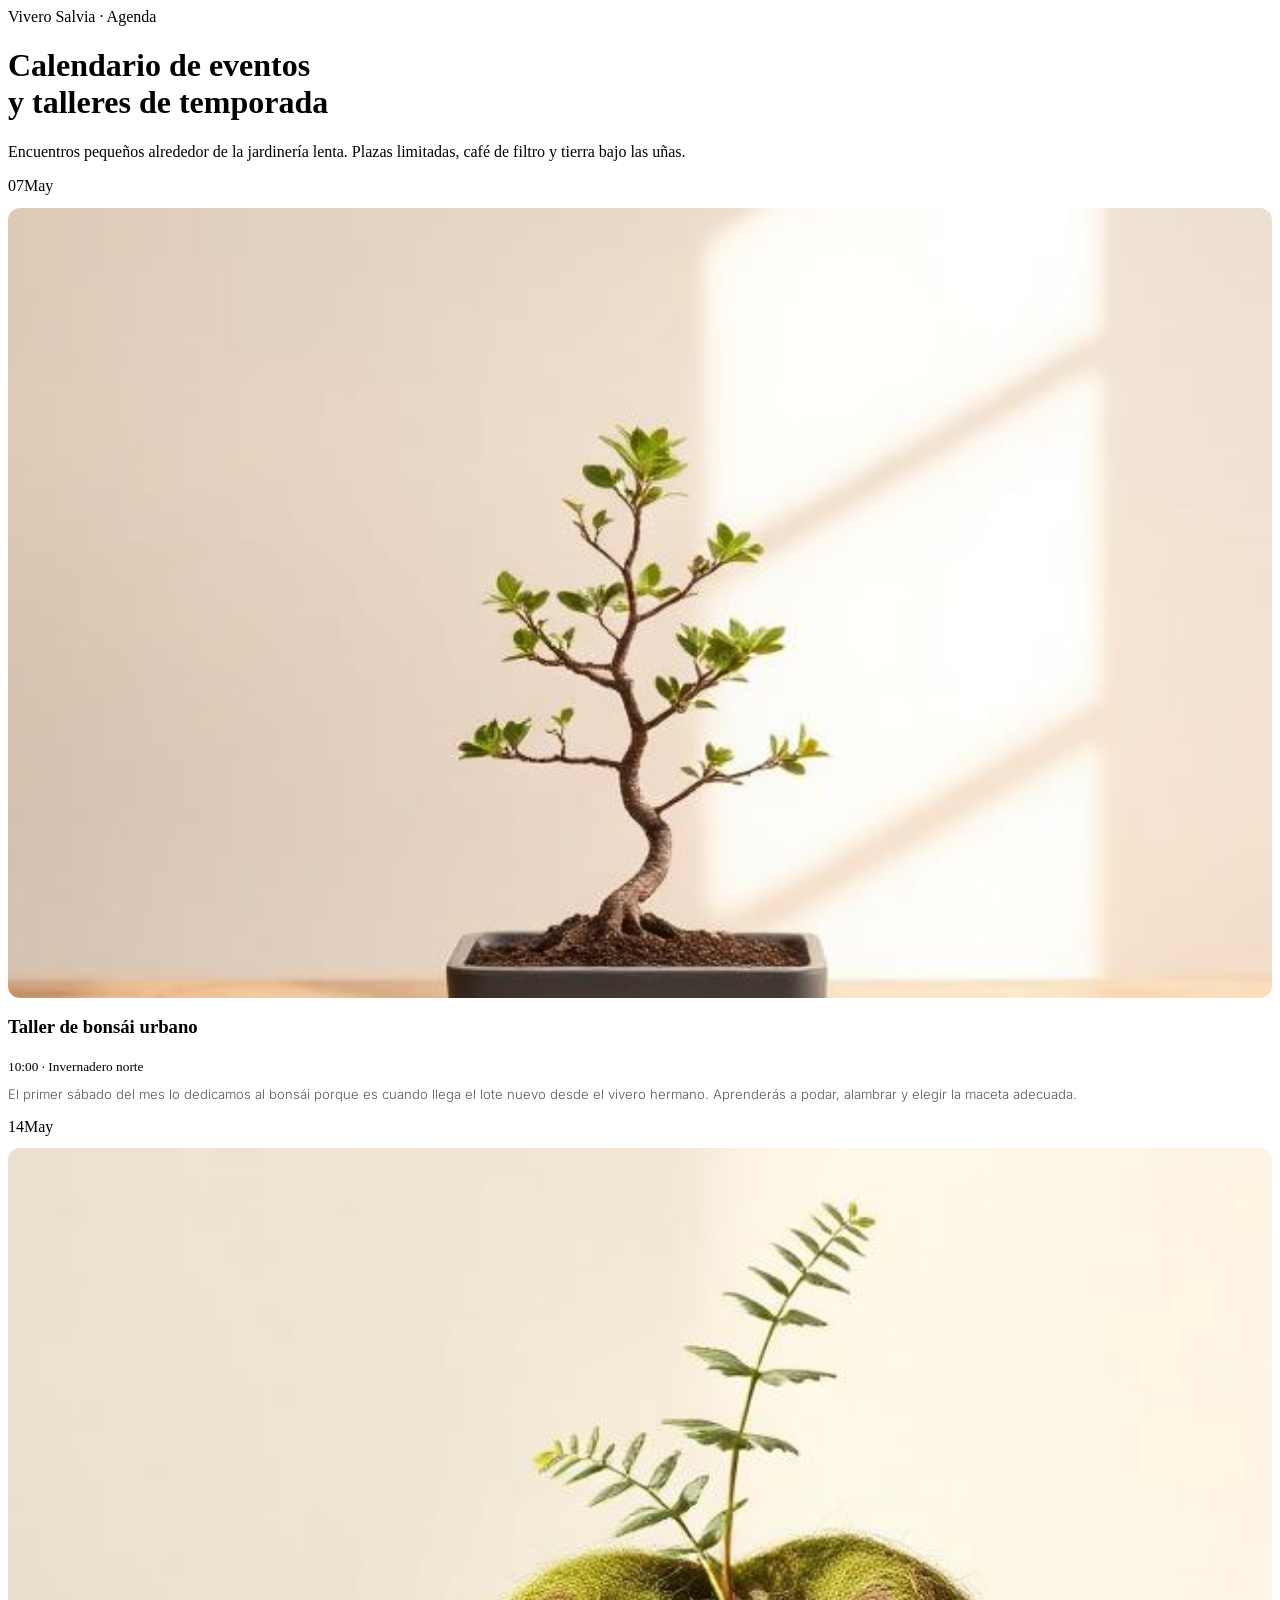
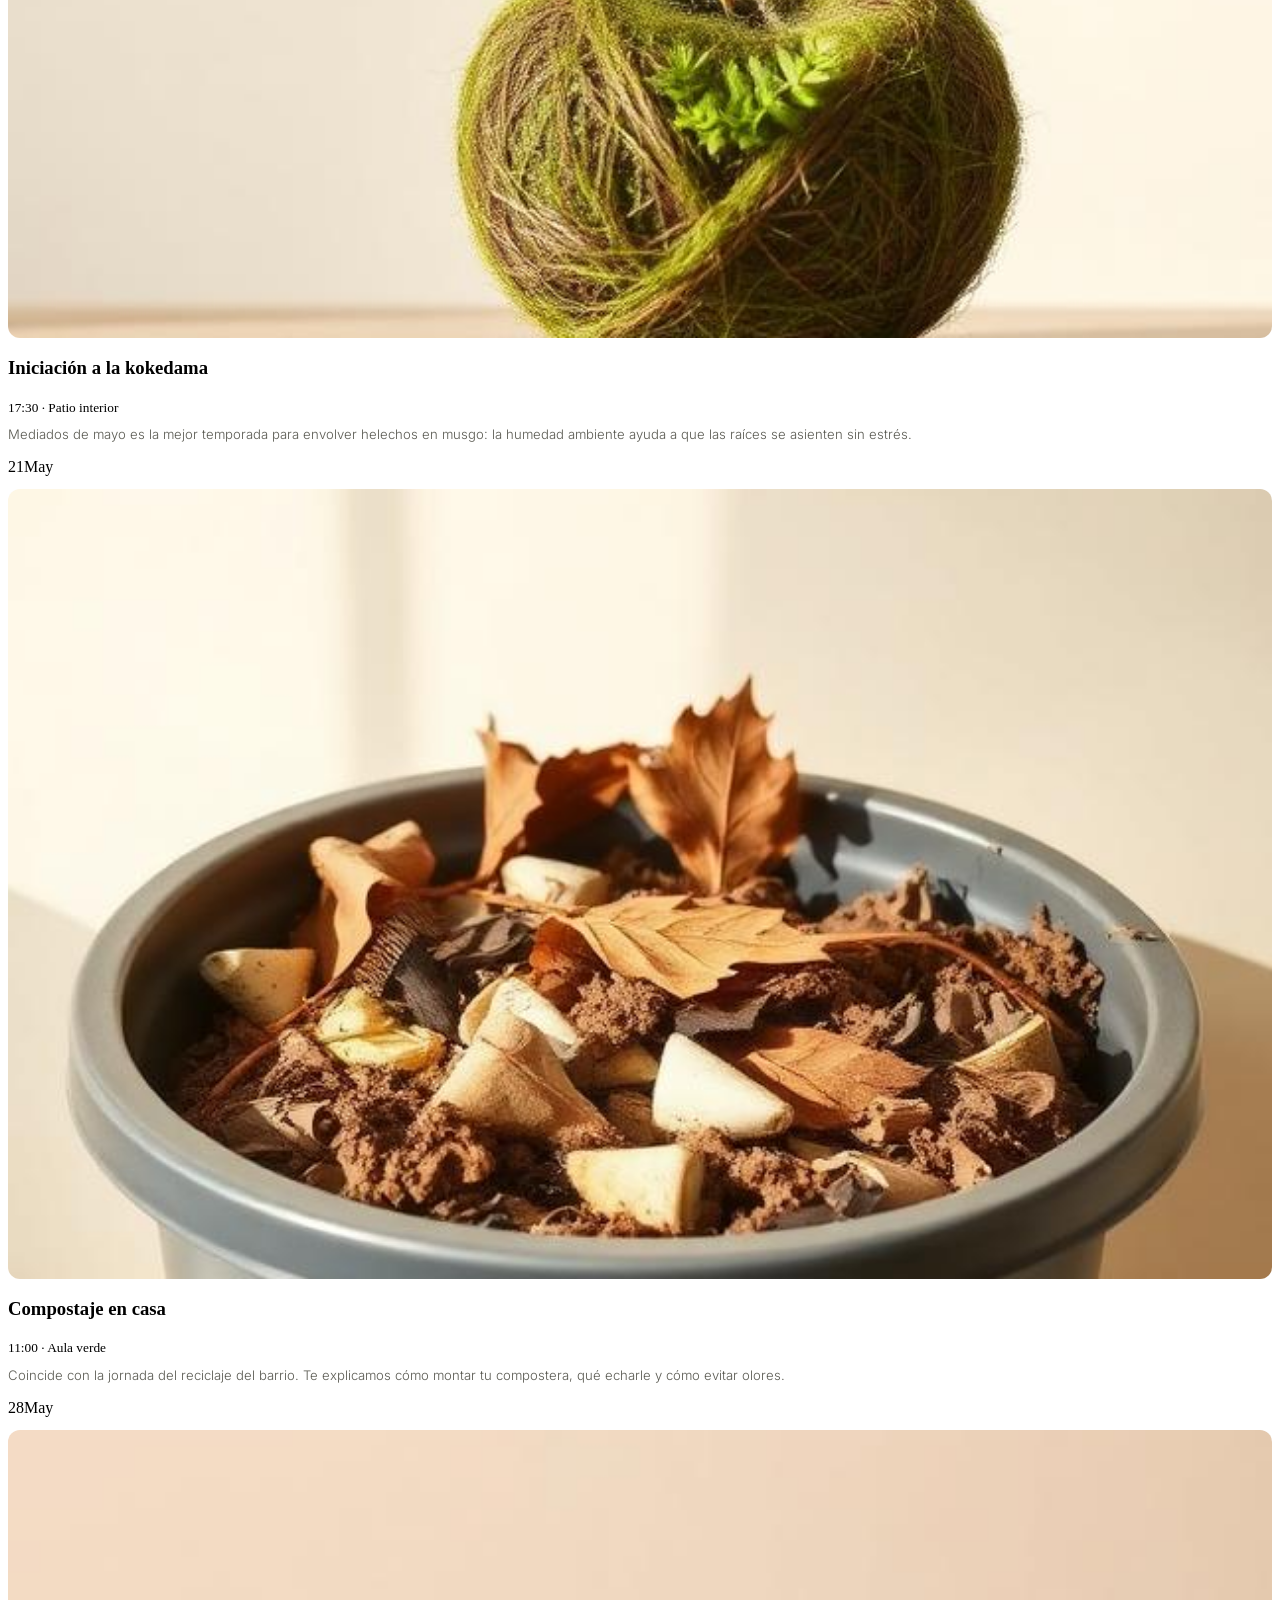
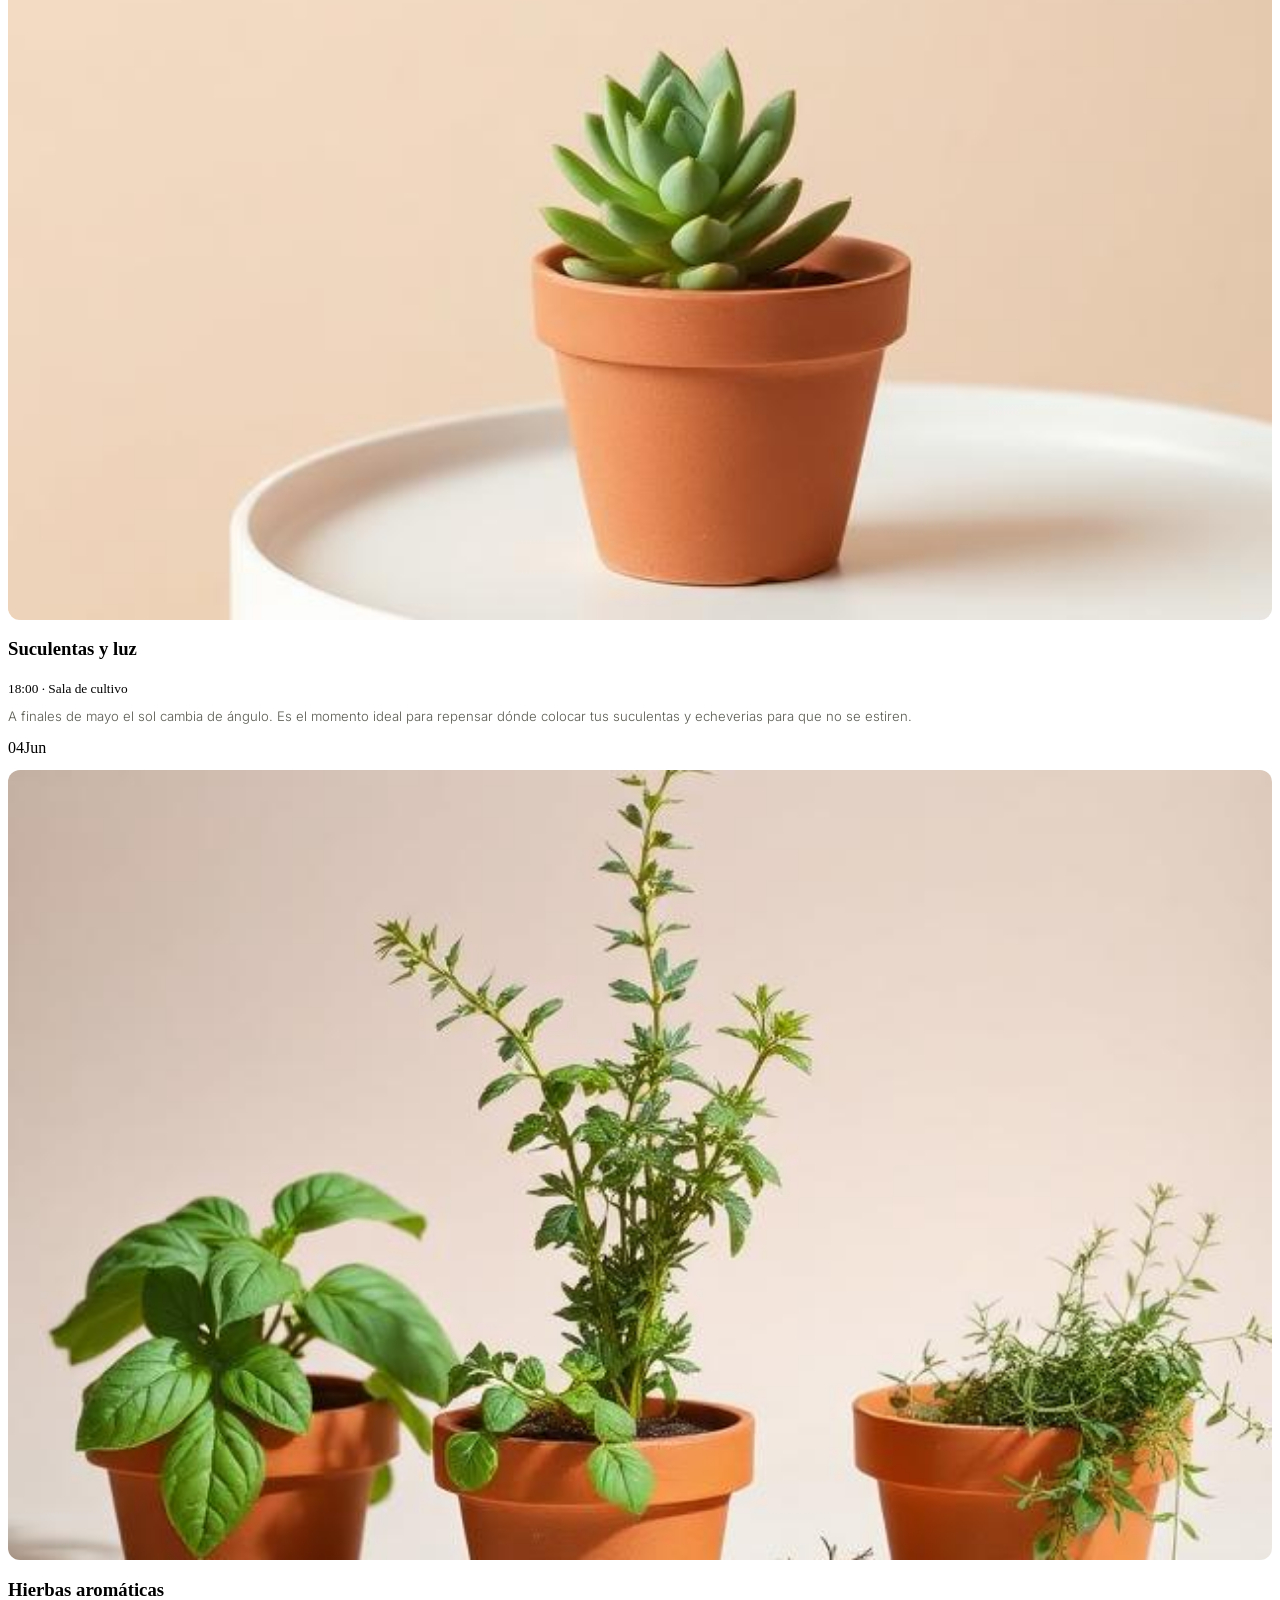
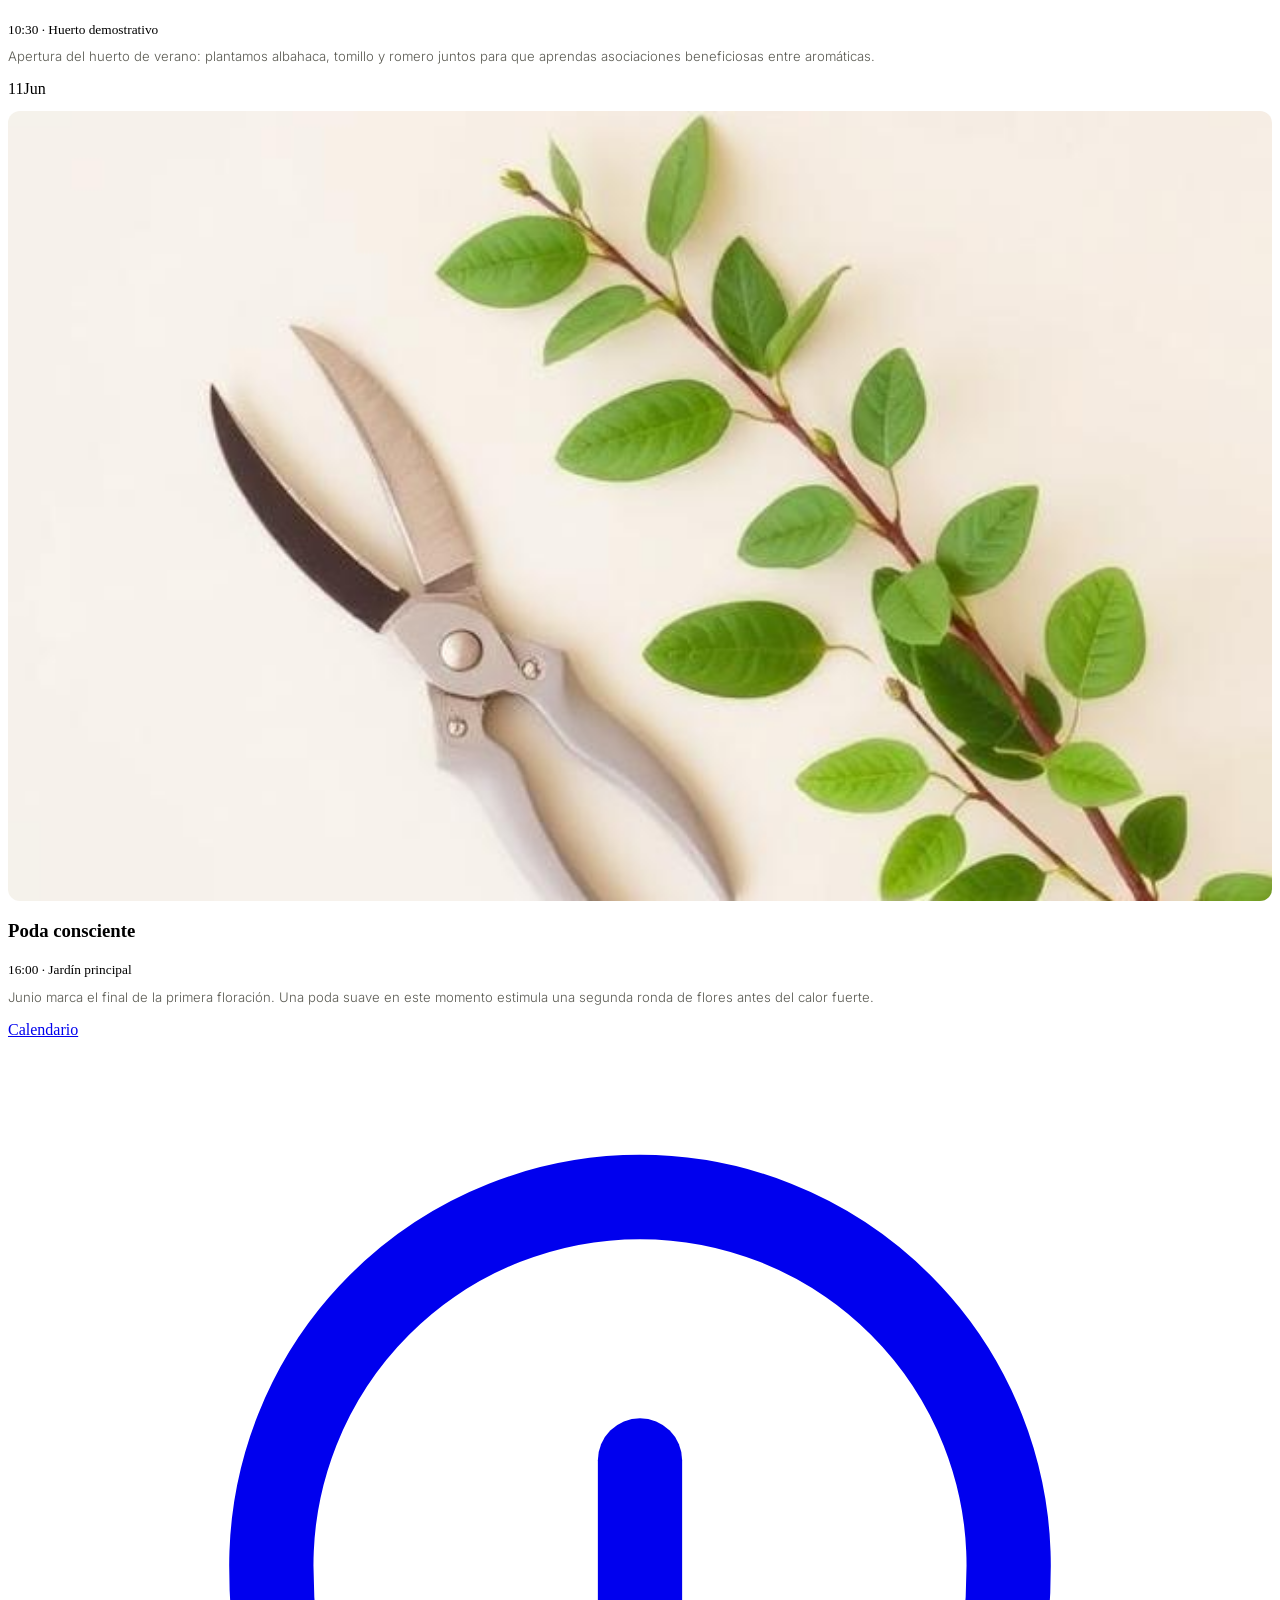
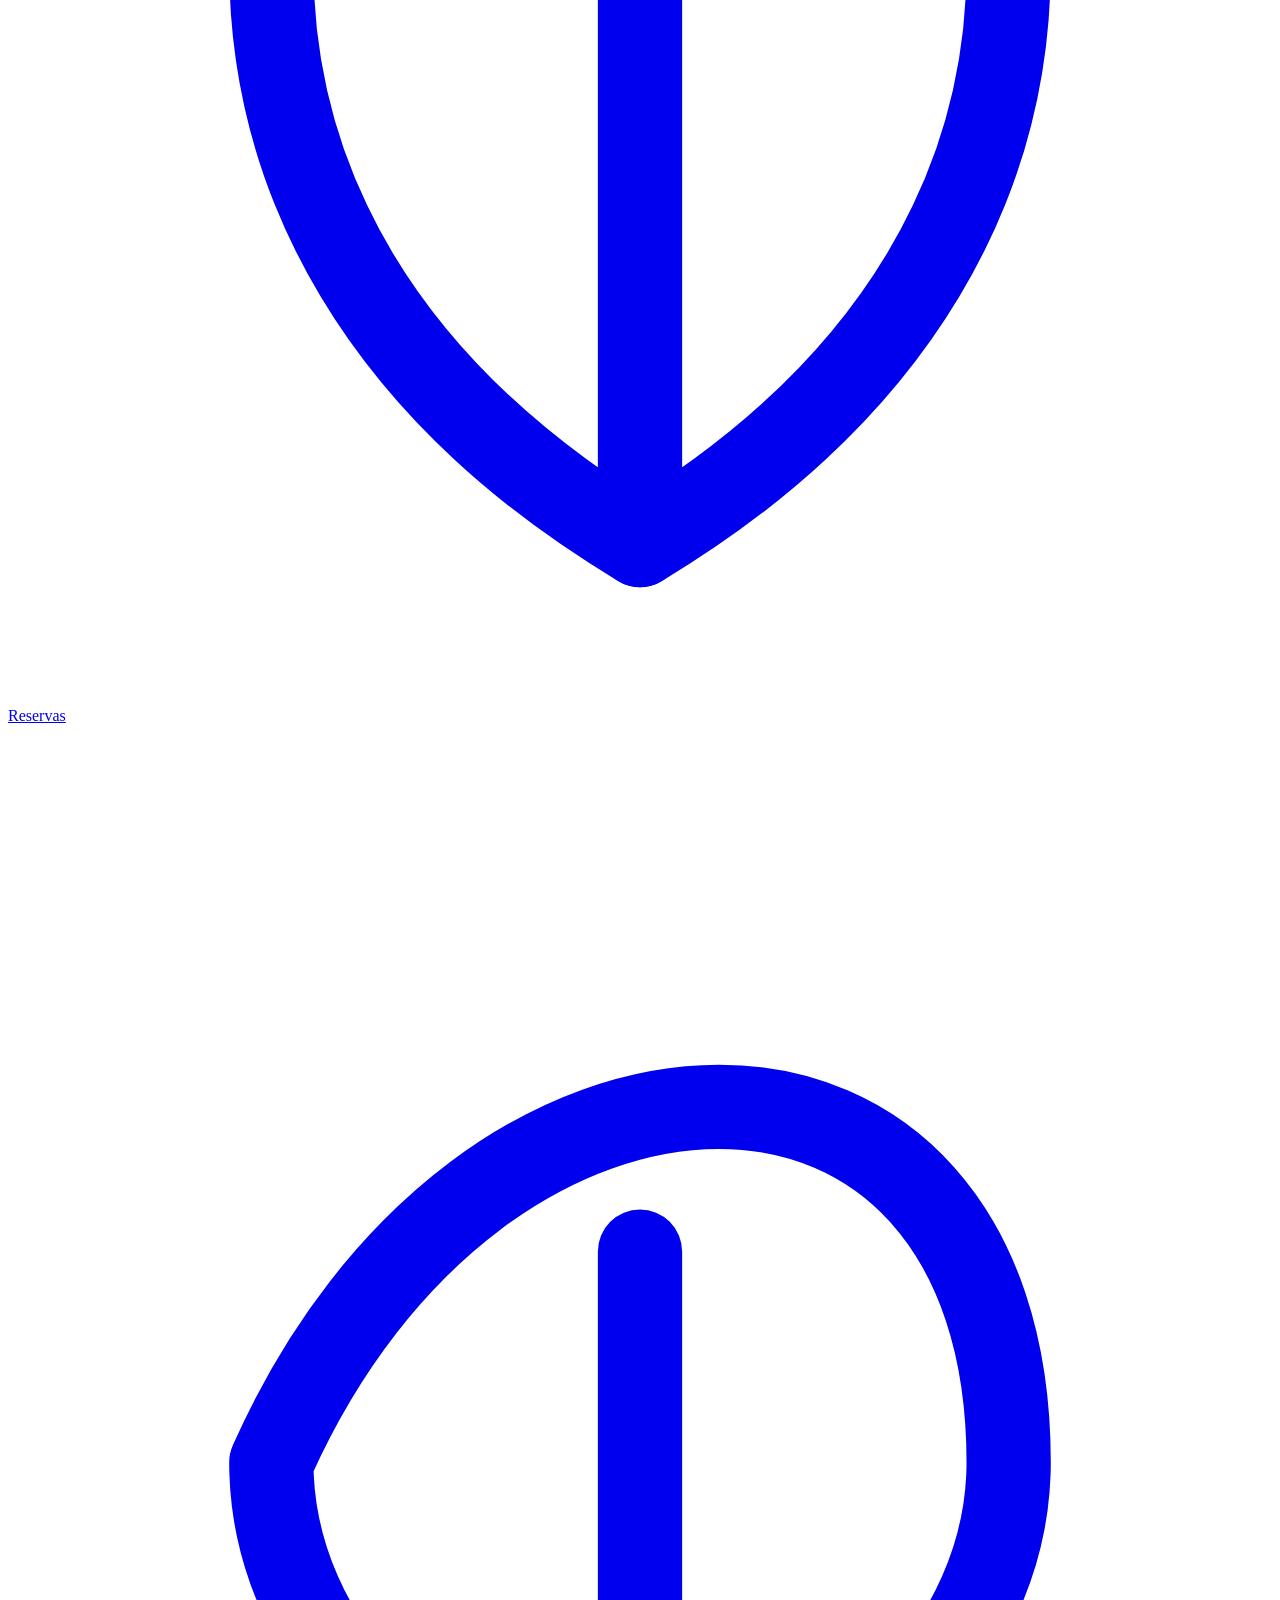
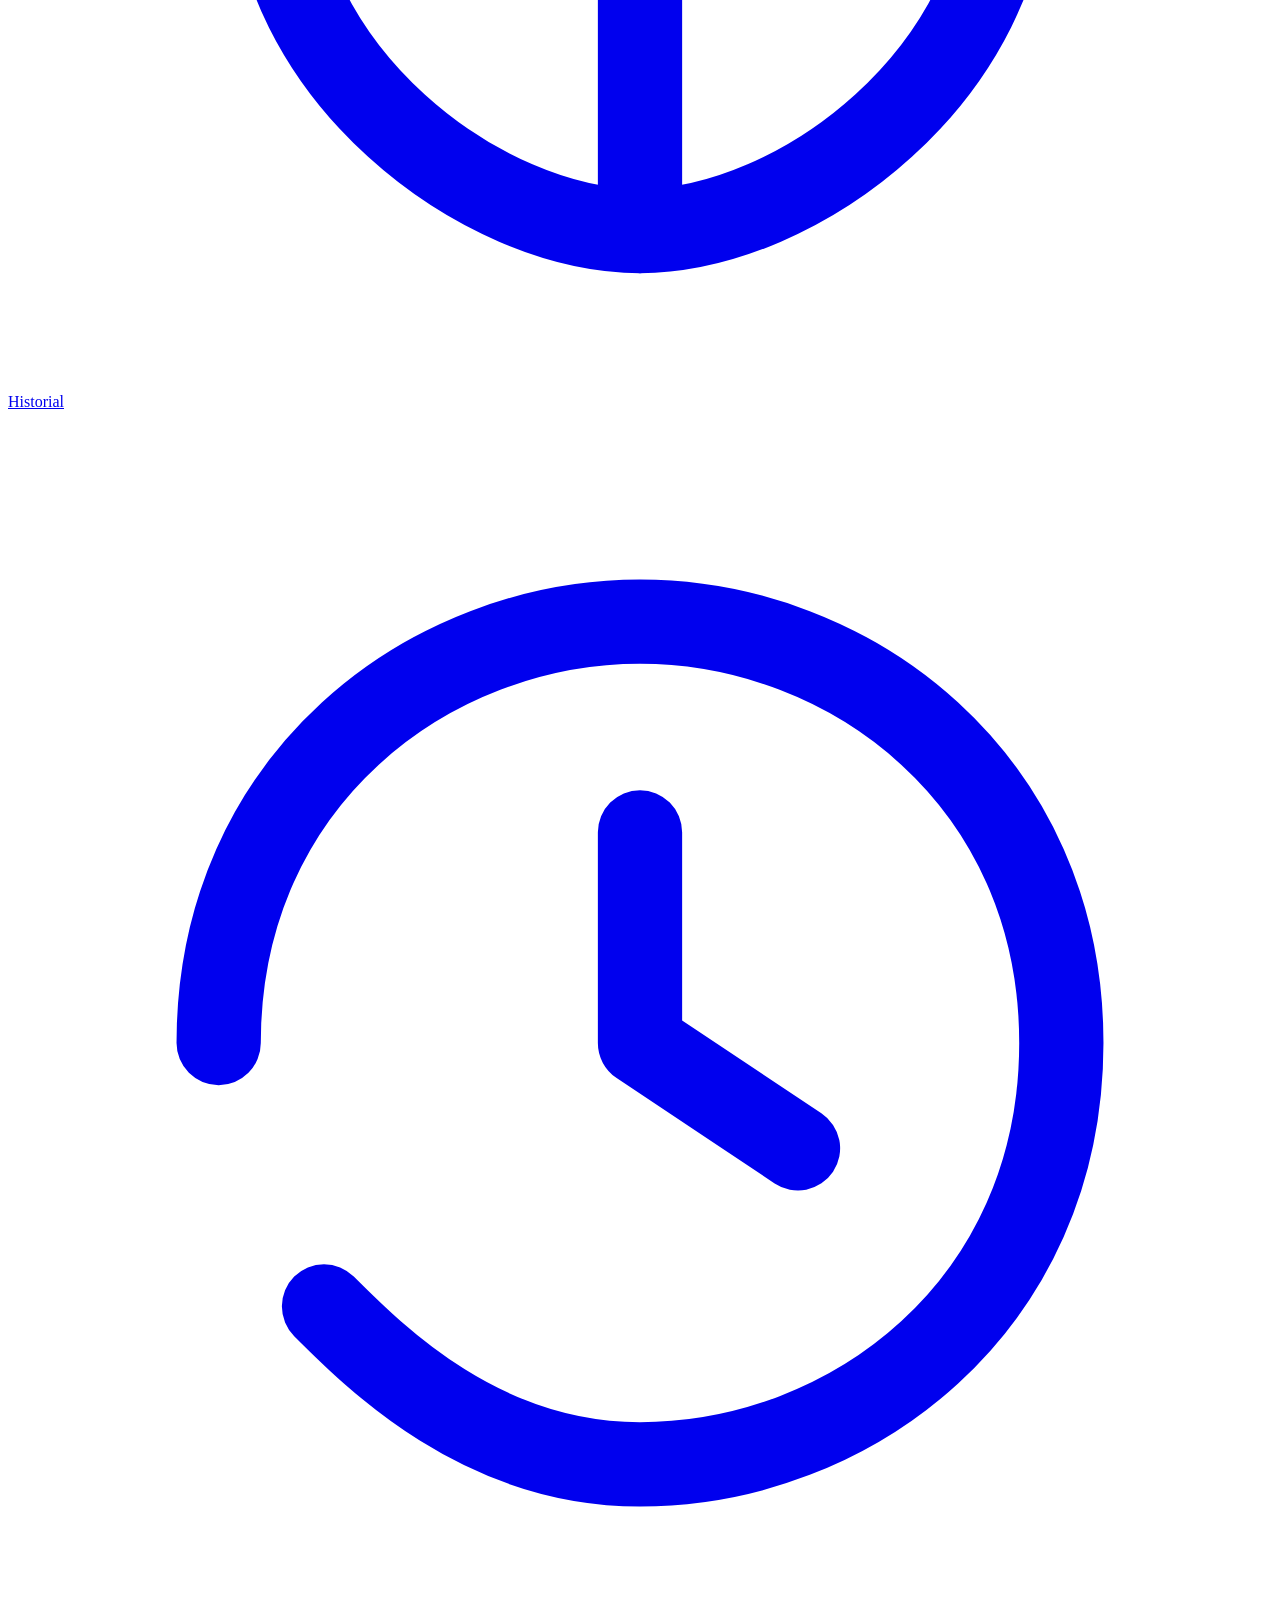
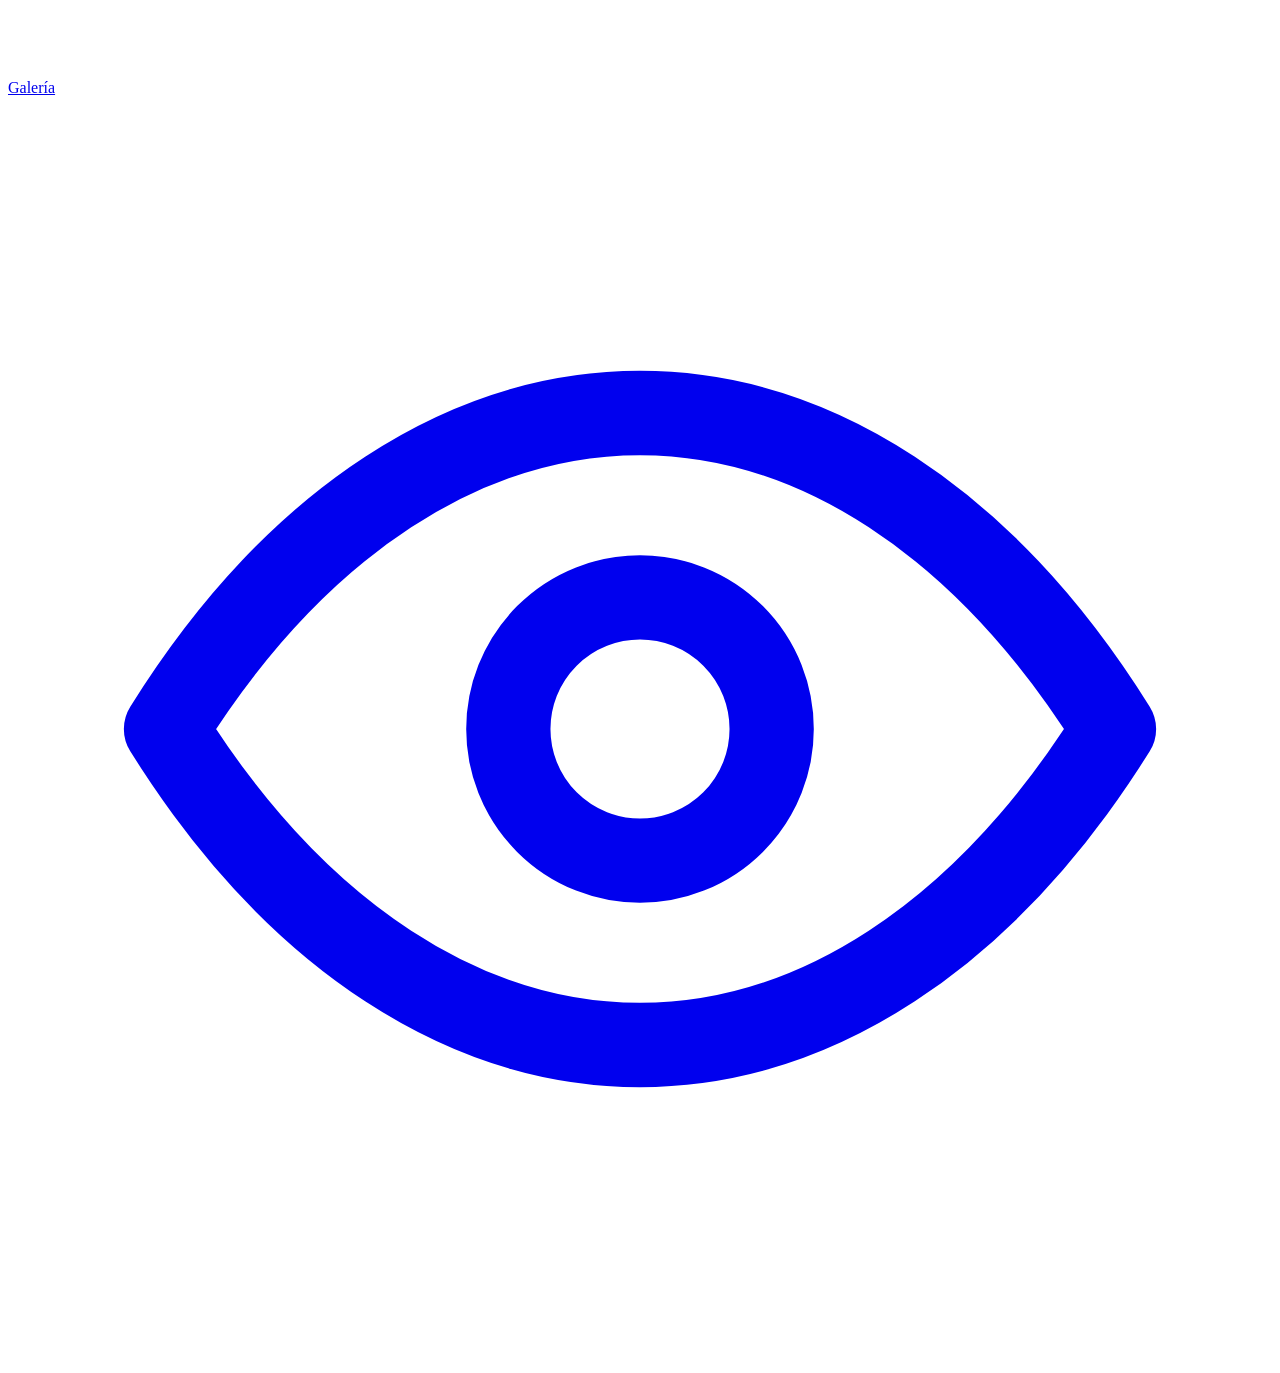
==== calendario.html @ 7352811c "parte de alma: calendario, formulario, historial, galeria" ====
<!DOCTYPE html>
<html lang="es">
<head>
<meta charset="UTF-8" />
<meta name="viewport" content="width=device-width,initial-scale=1" />
<title>Vivero Salvia · Calendario de Eventos</title>
<link rel="preconnect" href="https://fonts.googleapis.com">
<link rel="preconnect" href="https://fonts.gstatic.com" crossorigin>
<link href="https://fonts.googleapis.com/css2?family=Cormorant+Garamond:wght@400;500;600&family=Inter:wght@300;400;500&display=swap" rel="stylesheet">
<link rel="stylesheet" href="style.css" />
</head>
<body>
<main class="wrap section">
  <header class="hero">
    <span class="eyebrow">Vivero Salvia · Agenda</span>
    <h1>Calendario de eventos<br/>y talleres de temporada</h1>
    <p class="lead">Encuentros pequeños alrededor de la jardinería lenta. Plazas limitadas, café de filtro y tierra bajo las uñas.</p>
  </header>

  <section class="cal-grid">
    <article class="event">
      <div class="date"><span class="d">07</span><span class="m">May</span></div>
      <div style="width:100%;aspect-ratio:16/10;overflow:hidden;border-radius:12px;margin:.8rem 0;">
        <img src="/bonsai.jpg" alt="Taller de bonsái urbano" loading="lazy" style="width:100%;height:100%;object-fit:cover;display:block;" />
      </div>
      <h3>Taller de bonsái urbano</h3>
      <small>10:00 · Invernadero norte</small>
      <p style="font-family:'Inter',sans-serif;font-weight:300;font-size:.82rem;line-height:1.5;color:#5a5a52;margin-top:.6rem;">El primer sábado del mes lo dedicamos al bonsái porque es cuando llega el lote nuevo desde el vivero hermano. Aprenderás a podar, alambrar y elegir la maceta adecuada.</p>
    </article>

    <article class="event">
      <div class="date"><span class="d">14</span><span class="m">May</span></div>
      <div style="width:100%;aspect-ratio:16/10;overflow:hidden;border-radius:12px;margin:.8rem 0;">
        <img src="/kokedama.jpg" alt="Iniciación a la kokedama" loading="lazy" style="width:100%;height:100%;object-fit:cover;display:block;" />
      </div>
      <h3>Iniciación a la kokedama</h3>
      <small>17:30 · Patio interior</small>
      <p style="font-family:'Inter',sans-serif;font-weight:300;font-size:.82rem;line-height:1.5;color:#5a5a52;margin-top:.6rem;">Mediados de mayo es la mejor temporada para envolver helechos en musgo: la humedad ambiente ayuda a que las raíces se asienten sin estrés.</p>
    </article>

    <article class="event">
      <div class="date"><span class="d">21</span><span class="m">May</span></div>
      <div style="width:100%;aspect-ratio:16/10;overflow:hidden;border-radius:12px;margin:.8rem 0;">
        <img src="/compost.jpg" alt="Compostaje en casa" loading="lazy" style="width:100%;height:100%;object-fit:cover;display:block;" />
      </div>
      <h3>Compostaje en casa</h3>
      <small>11:00 · Aula verde</small>
      <p style="font-family:'Inter',sans-serif;font-weight:300;font-size:.82rem;line-height:1.5;color:#5a5a52;margin-top:.6rem;">Coincide con la jornada del reciclaje del barrio. Te explicamos cómo montar tu compostera, qué echarle y cómo evitar olores.</p>
    </article>

    <article class="event">
      <div class="date"><span class="d">28</span><span class="m">May</span></div>
      <div style="width:100%;aspect-ratio:16/10;overflow:hidden;border-radius:12px;margin:.8rem 0;">
        <img src="/suculentas.jpg" alt="Suculentas y luz" loading="lazy" style="width:100%;height:100%;object-fit:cover;display:block;" />
      </div>
      <h3>Suculentas y luz</h3>
      <small>18:00 · Sala de cultivo</small>
      <p style="font-family:'Inter',sans-serif;font-weight:300;font-size:.82rem;line-height:1.5;color:#5a5a52;margin-top:.6rem;">A finales de mayo el sol cambia de ángulo. Es el momento ideal para repensar dónde colocar tus suculentas y echeverias para que no se estiren.</p>
    </article>

    <article class="event">
      <div class="date"><span class="d">04</span><span class="m">Jun</span></div>
      <div style="width:100%;aspect-ratio:16/10;overflow:hidden;border-radius:12px;margin:.8rem 0;">
        <img src="/aromaticas.jpg" alt="Hierbas aromáticas" loading="lazy" style="width:100%;height:100%;object-fit:cover;display:block;" />
      </div>
      <h3>Hierbas aromáticas</h3>
      <small>10:30 · Huerto demostrativo</small>
      <p style="font-family:'Inter',sans-serif;font-weight:300;font-size:.82rem;line-height:1.5;color:#5a5a52;margin-top:.6rem;">Apertura del huerto de verano: plantamos albahaca, tomillo y romero juntos para que aprendas asociaciones beneficiosas entre aromáticas.</p>
    </article>

    <article class="event">
      <div class="date"><span class="d">11</span><span class="m">Jun</span></div>
      <div style="width:100%;aspect-ratio:16/10;overflow:hidden;border-radius:12px;margin:.8rem 0;">
        <img src="/poda.jpg" alt="Poda consciente" loading="lazy" style="width:100%;height:100%;object-fit:cover;display:block;" />
      </div>
      <h3>Poda consciente</h3>
      <small>16:00 · Jardín principal</small>
      <p style="font-family:'Inter',sans-serif;font-weight:300;font-size:.82rem;line-height:1.5;color:#5a5a52;margin-top:.6rem;">Junio marca el final de la primera floración. Una poda suave en este momento estimula una segunda ronda de flores antes del calor fuerte.</p>
    </article>
  </section>
</main>

<!--#NAV-->
<nav class="nav" aria-label="Navegación principal">
  <a href="calendario.html" aria-label="Calendario">
    <span class="tip">Calendario</span>
    <svg viewBox="0 0 24 24" fill="none" stroke="currentColor" stroke-width="1.6" stroke-linecap="round" stroke-linejoin="round"><path d="M12 21c-5-3-7-7-7-11a7 7 0 0114 0c0 4-2 8-7 11z"/><path d="M12 21V8"/></svg>
  </a>
  <a href="reservas.html" aria-label="Reservas">
    <span class="tip">Reservas</span>
    <svg viewBox="0 0 24 24" fill="none" stroke="currentColor" stroke-width="1.6" stroke-linecap="round" stroke-linejoin="round"><path d="M5 14c4-9 14-9 14 0 0 4-4 7-7 7s-7-3-7-7z"/><path d="M12 21V10"/></svg>
  </a>
  <a href="historial.html" aria-label="Historial">
    <span class="tip">Historial</span>
    <svg viewBox="0 0 24 24" fill="none" stroke="currentColor" stroke-width="1.6" stroke-linecap="round" stroke-linejoin="round"><path d="M4 12c0-5 4-8 8-8s8 3 8 8-4 8-8 8c-3 0-5-2-6-3"/><path d="M12 8v4l3 2"/></svg>
  </a>
  <a href="galeria.html" aria-label="Galería">
    <span class="tip">Galería</span>
    <svg viewBox="0 0 24 24" fill="none" stroke="currentColor" stroke-width="1.6" stroke-linecap="round" stroke-linejoin="round"><path d="M3 12c5-8 13-8 18 0-5 8-13 8-18 0z"/><circle cx="12" cy="12" r="2.5"/></svg>
  </a>
</nav>
<script src="app.js"></script>
</body>
</html>
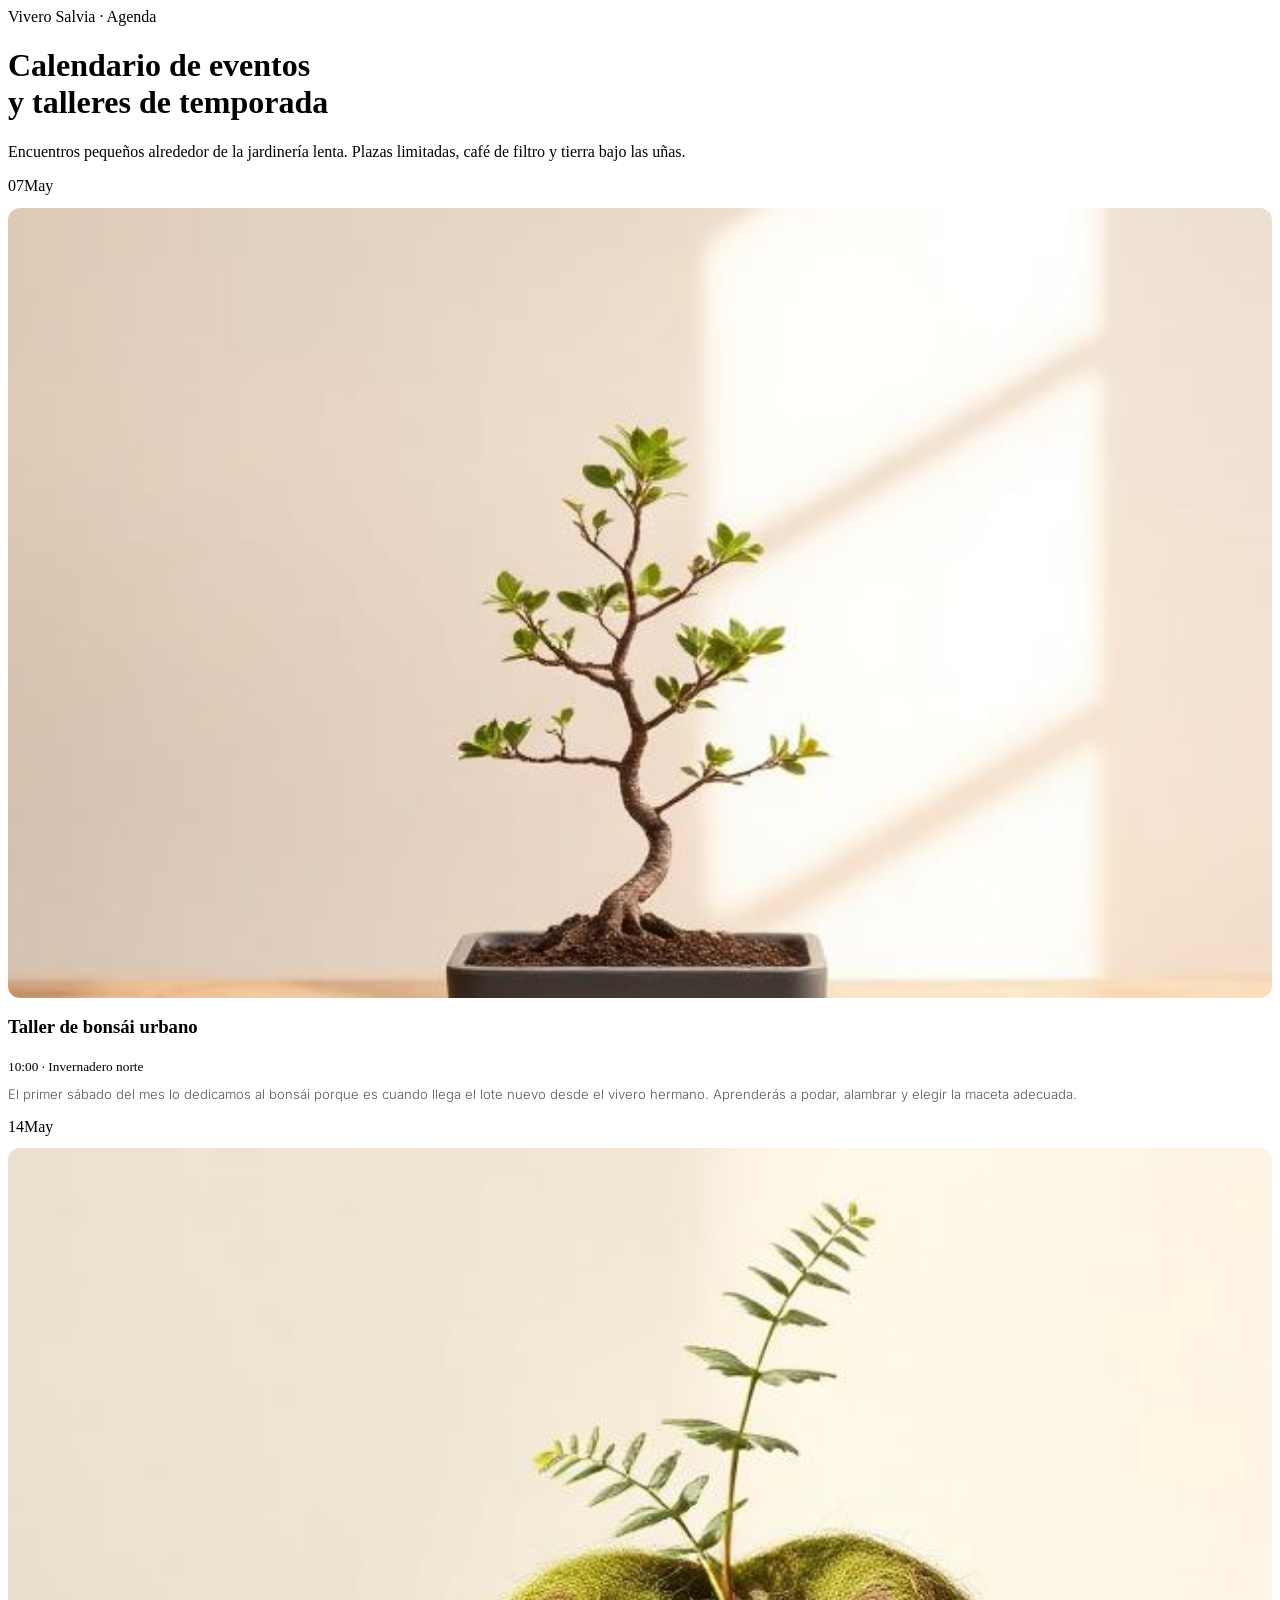
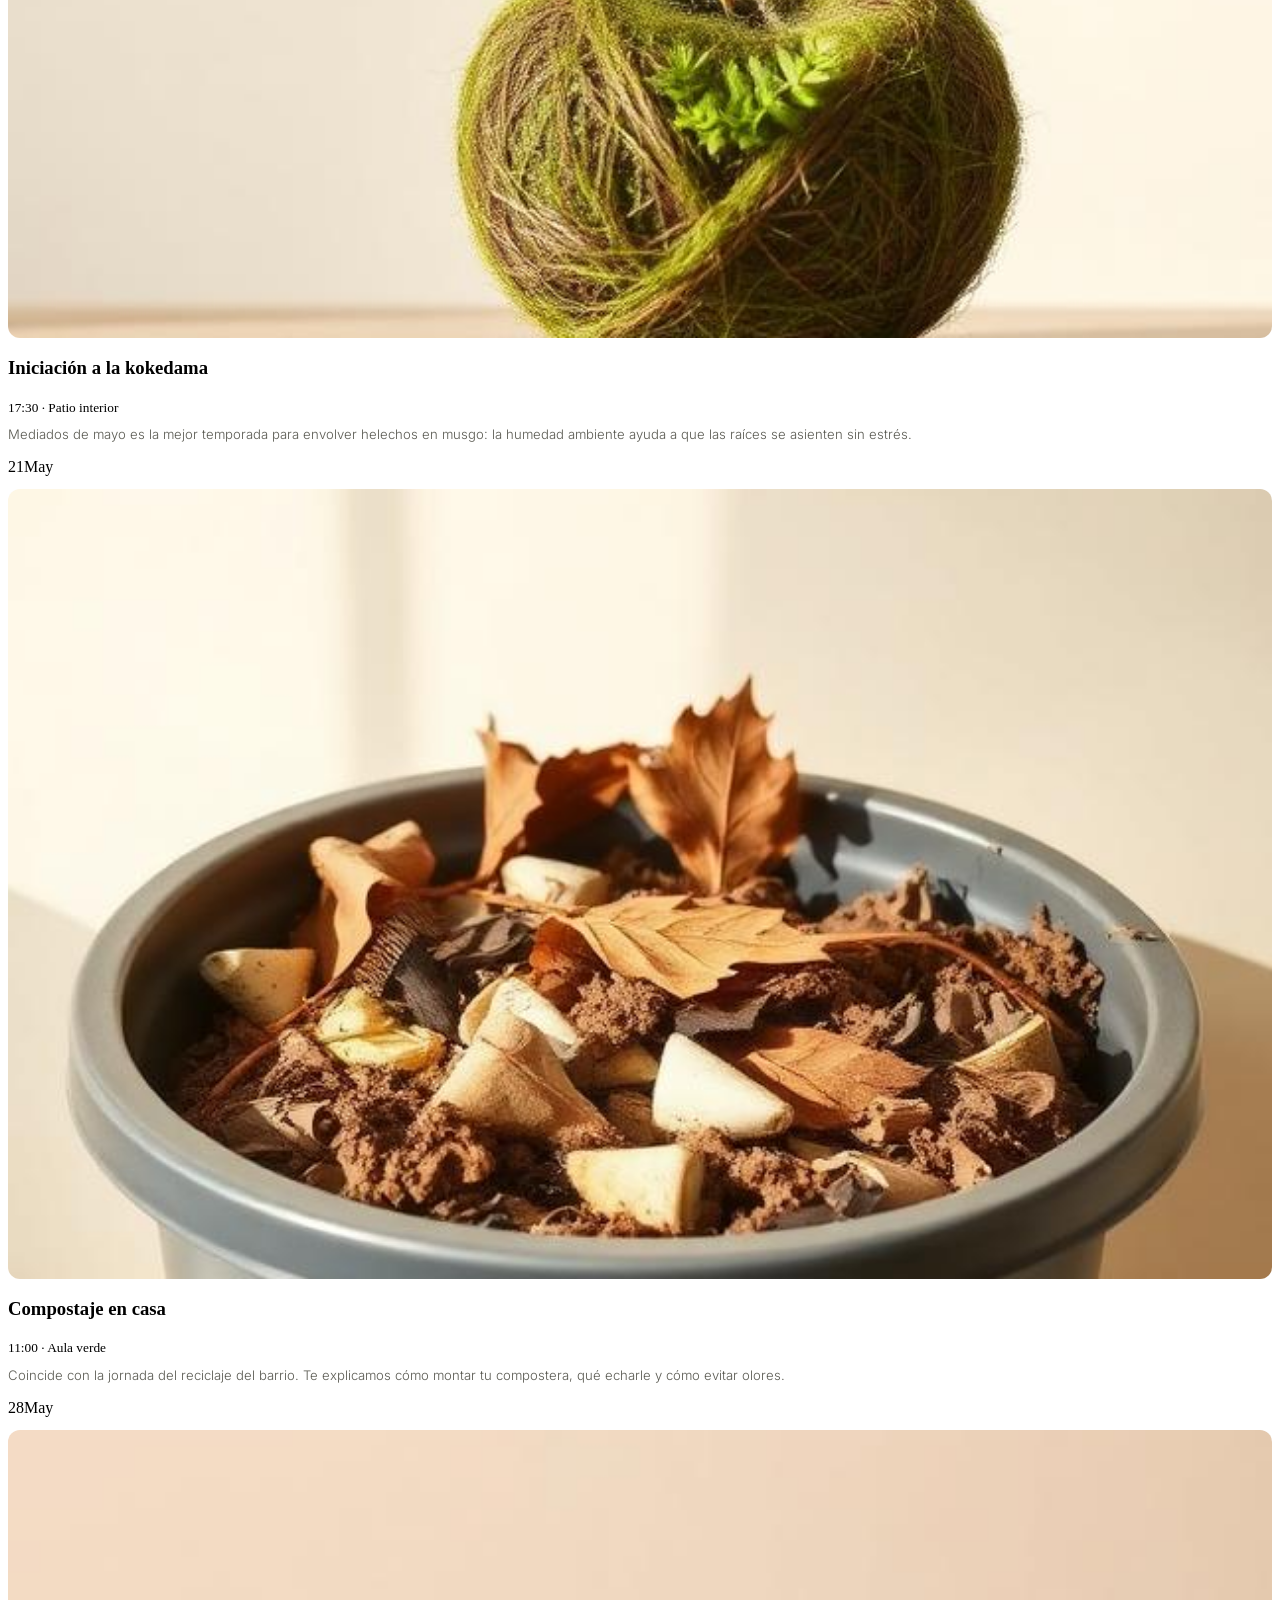
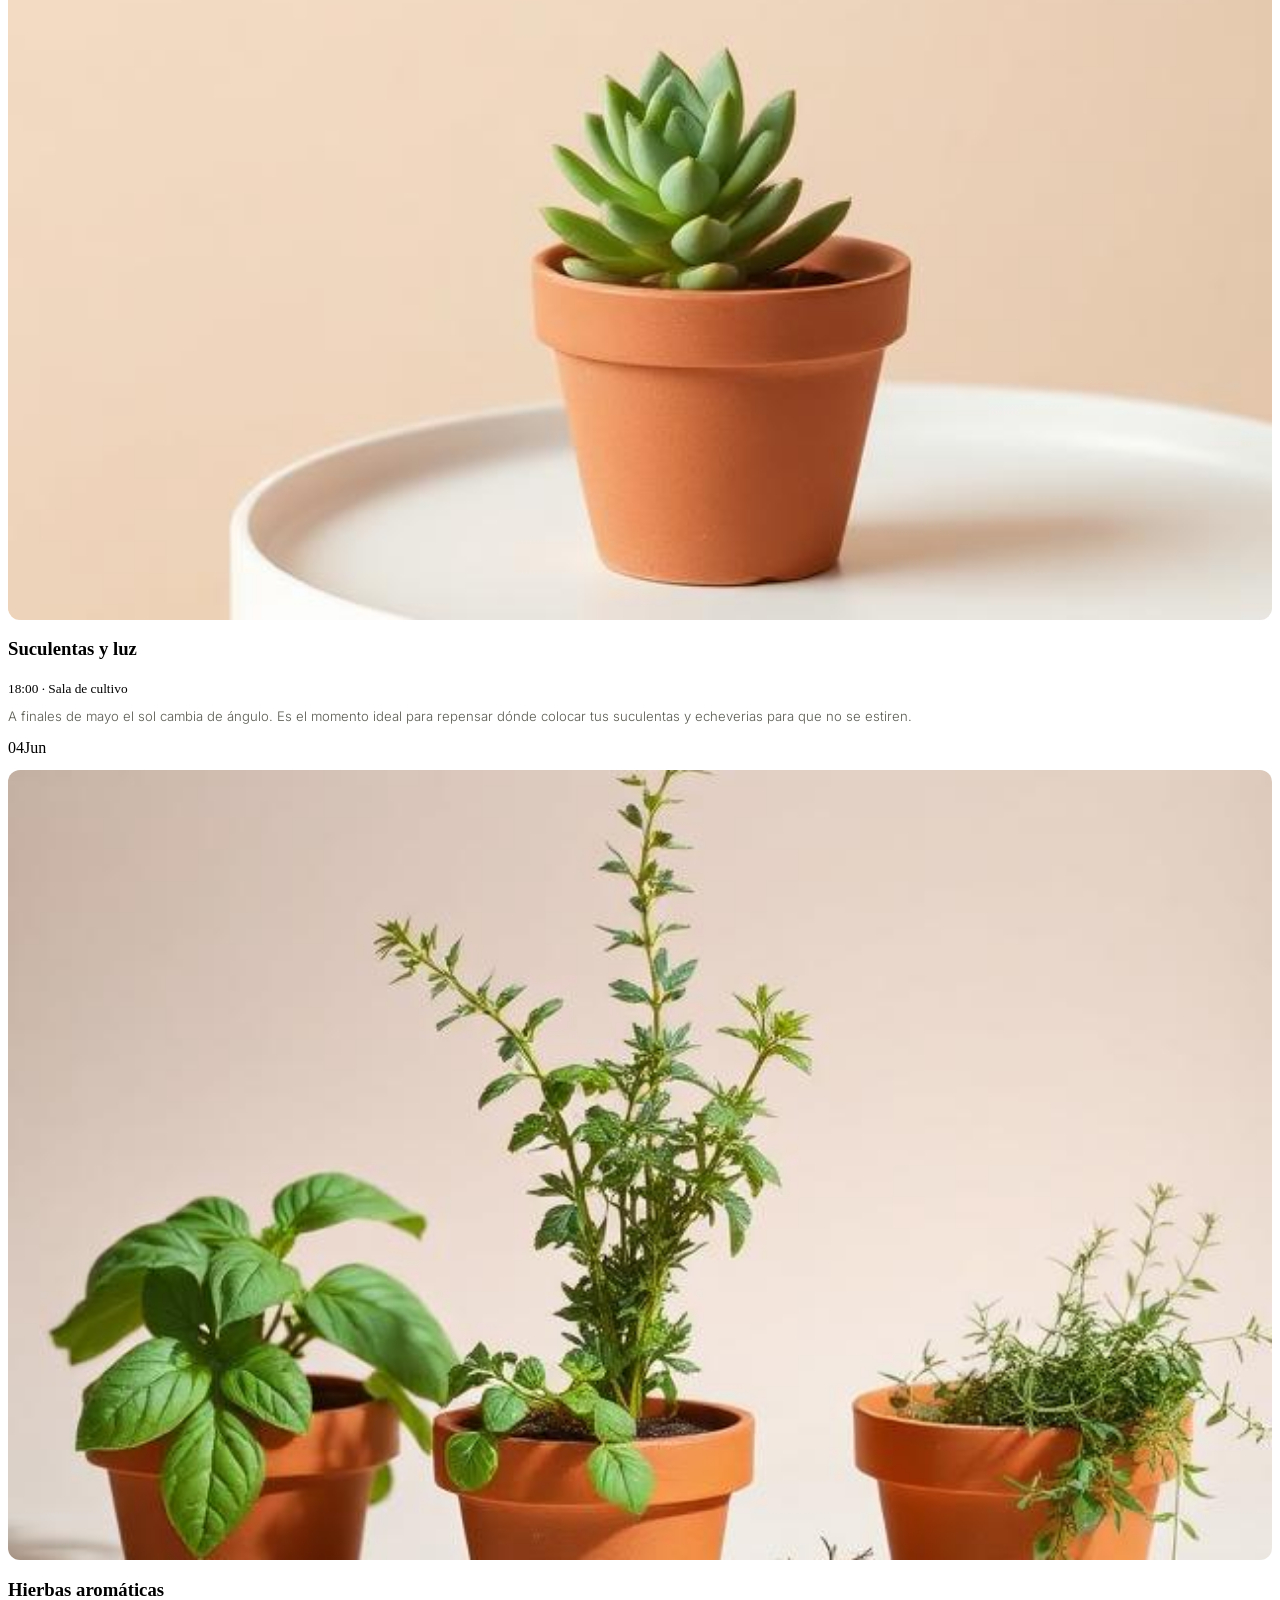
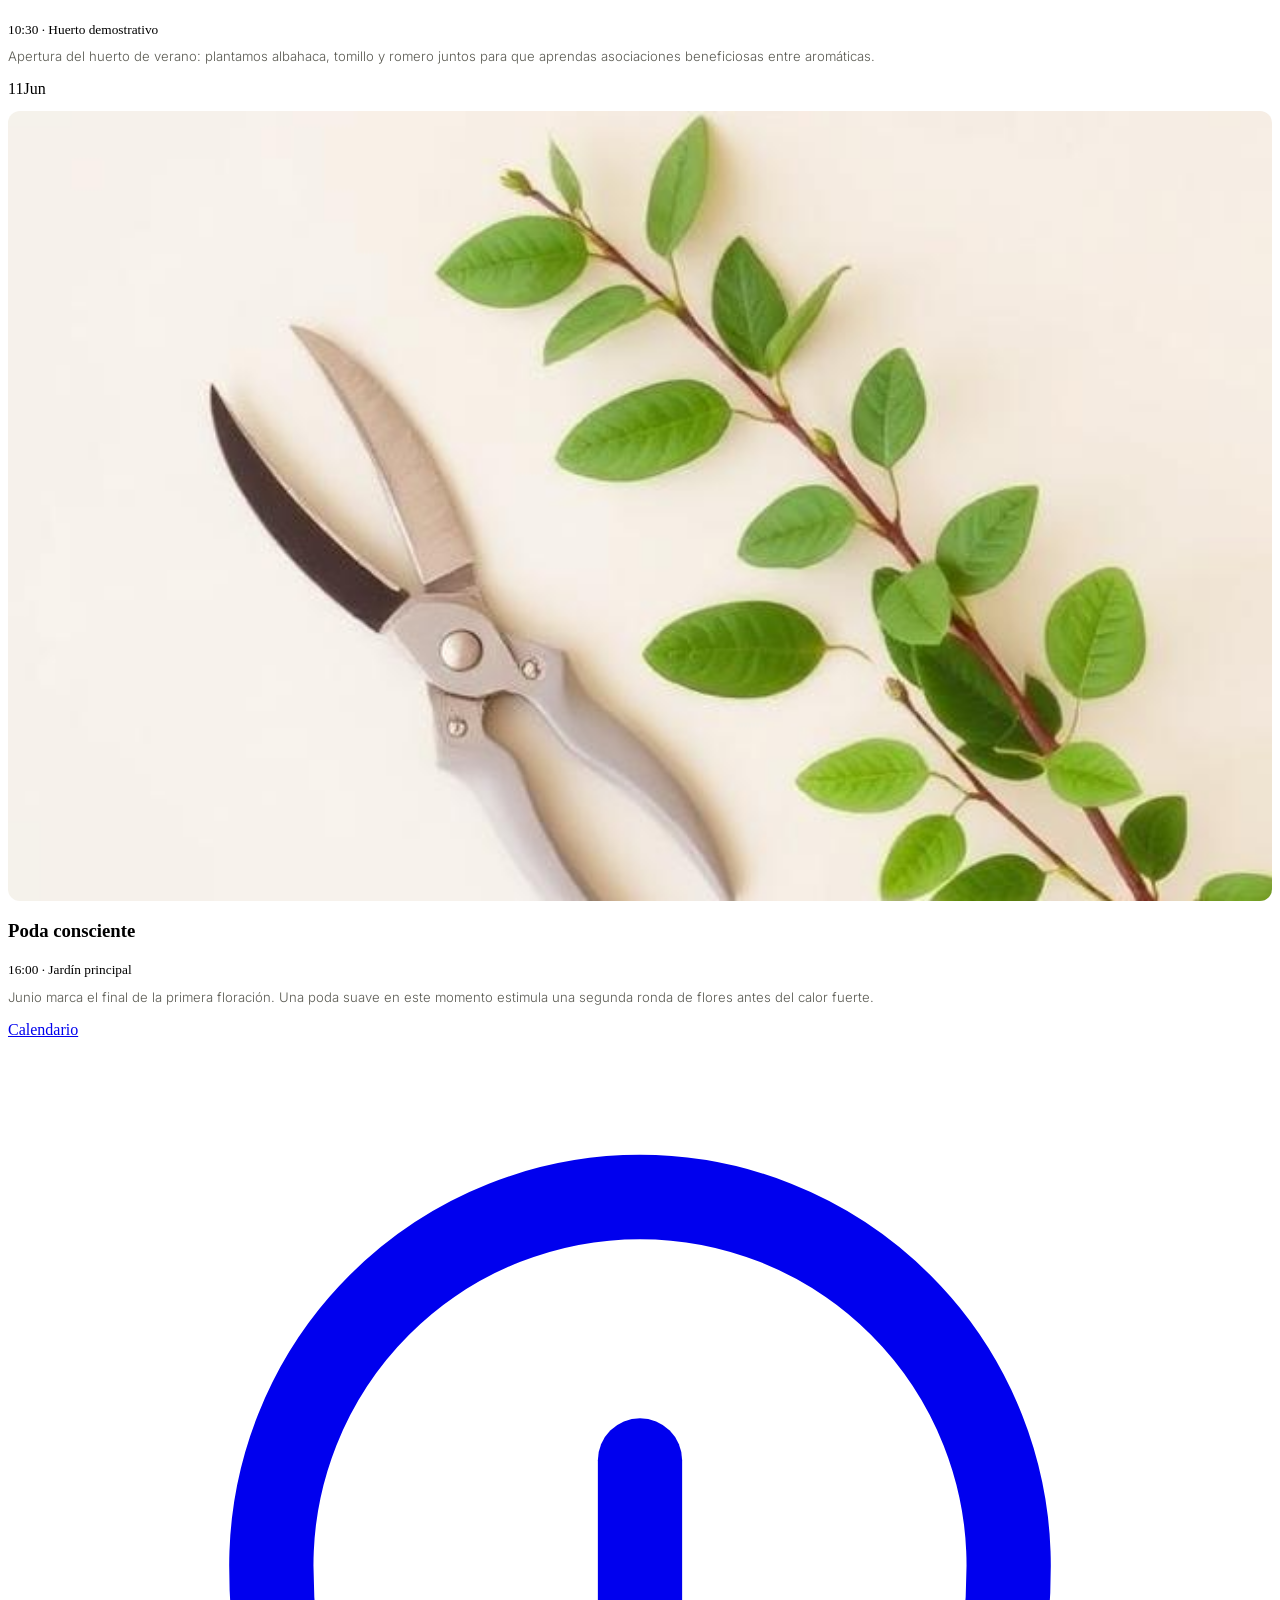
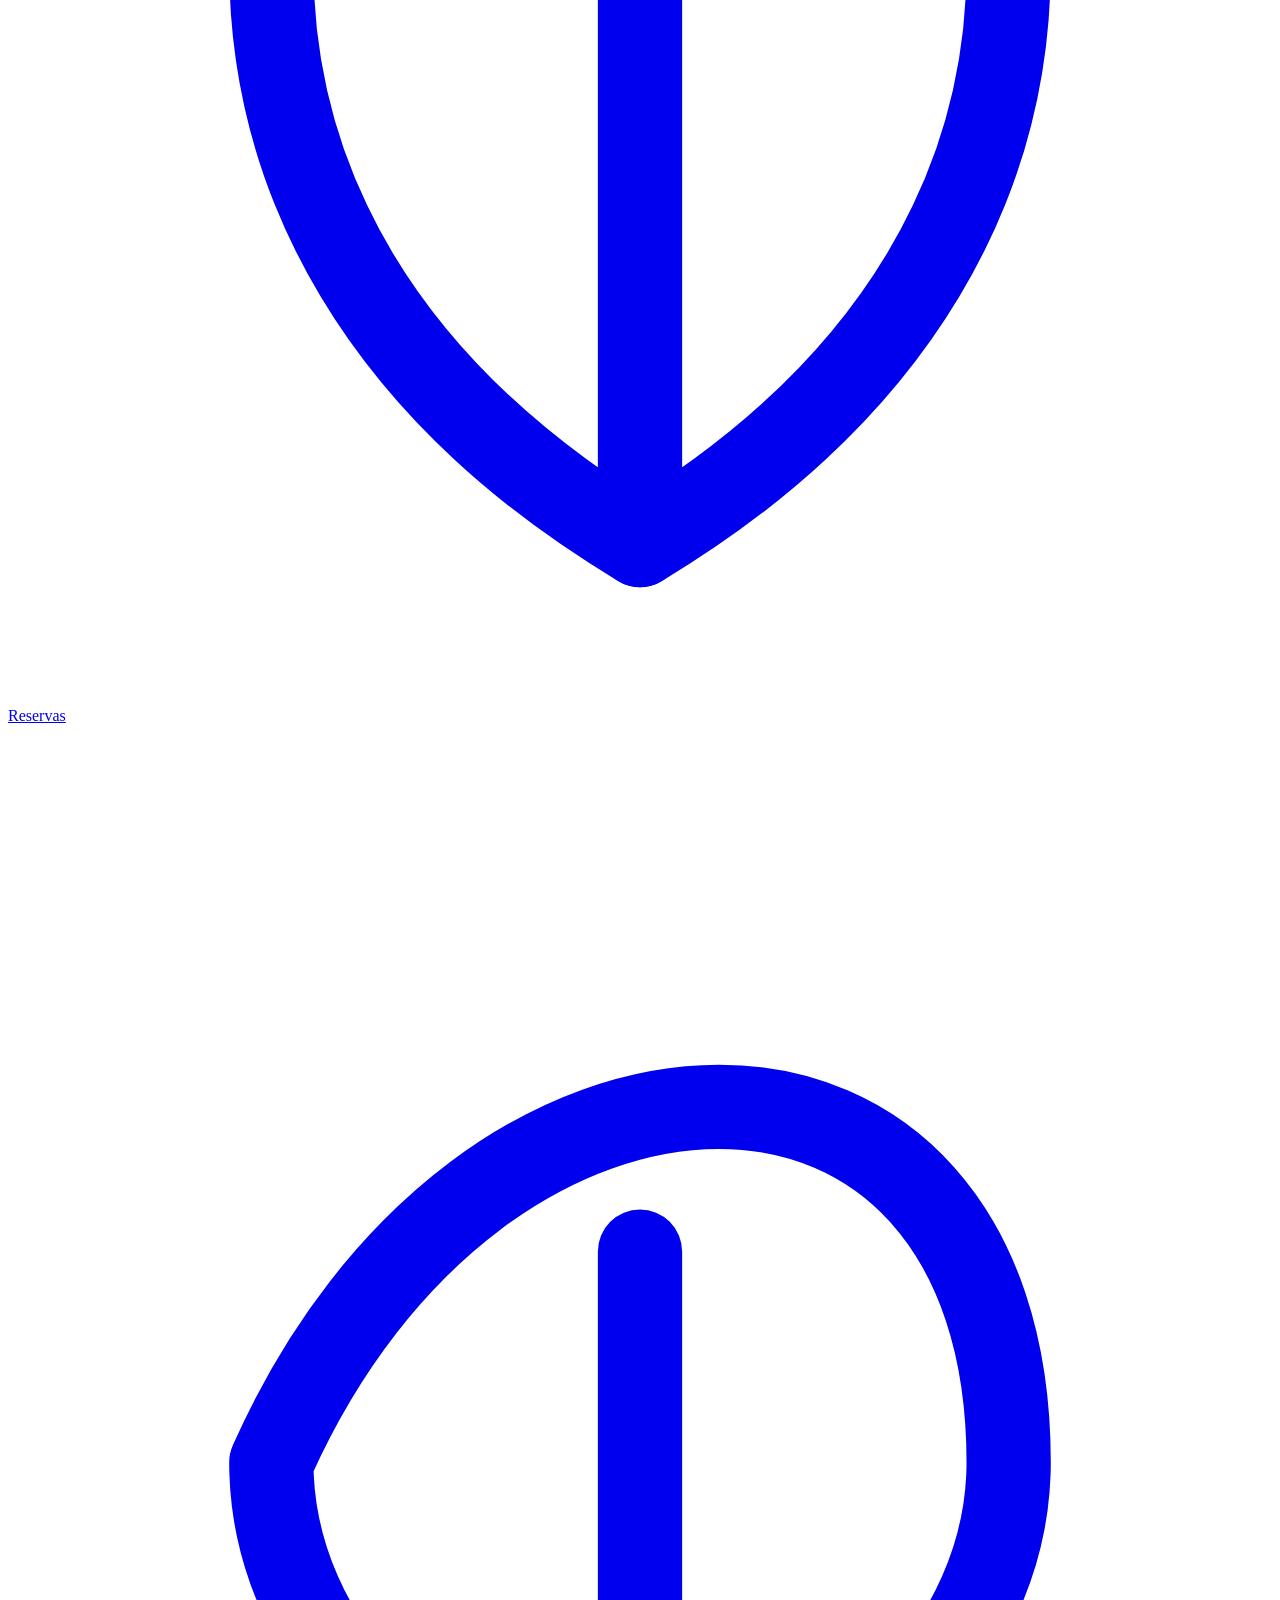
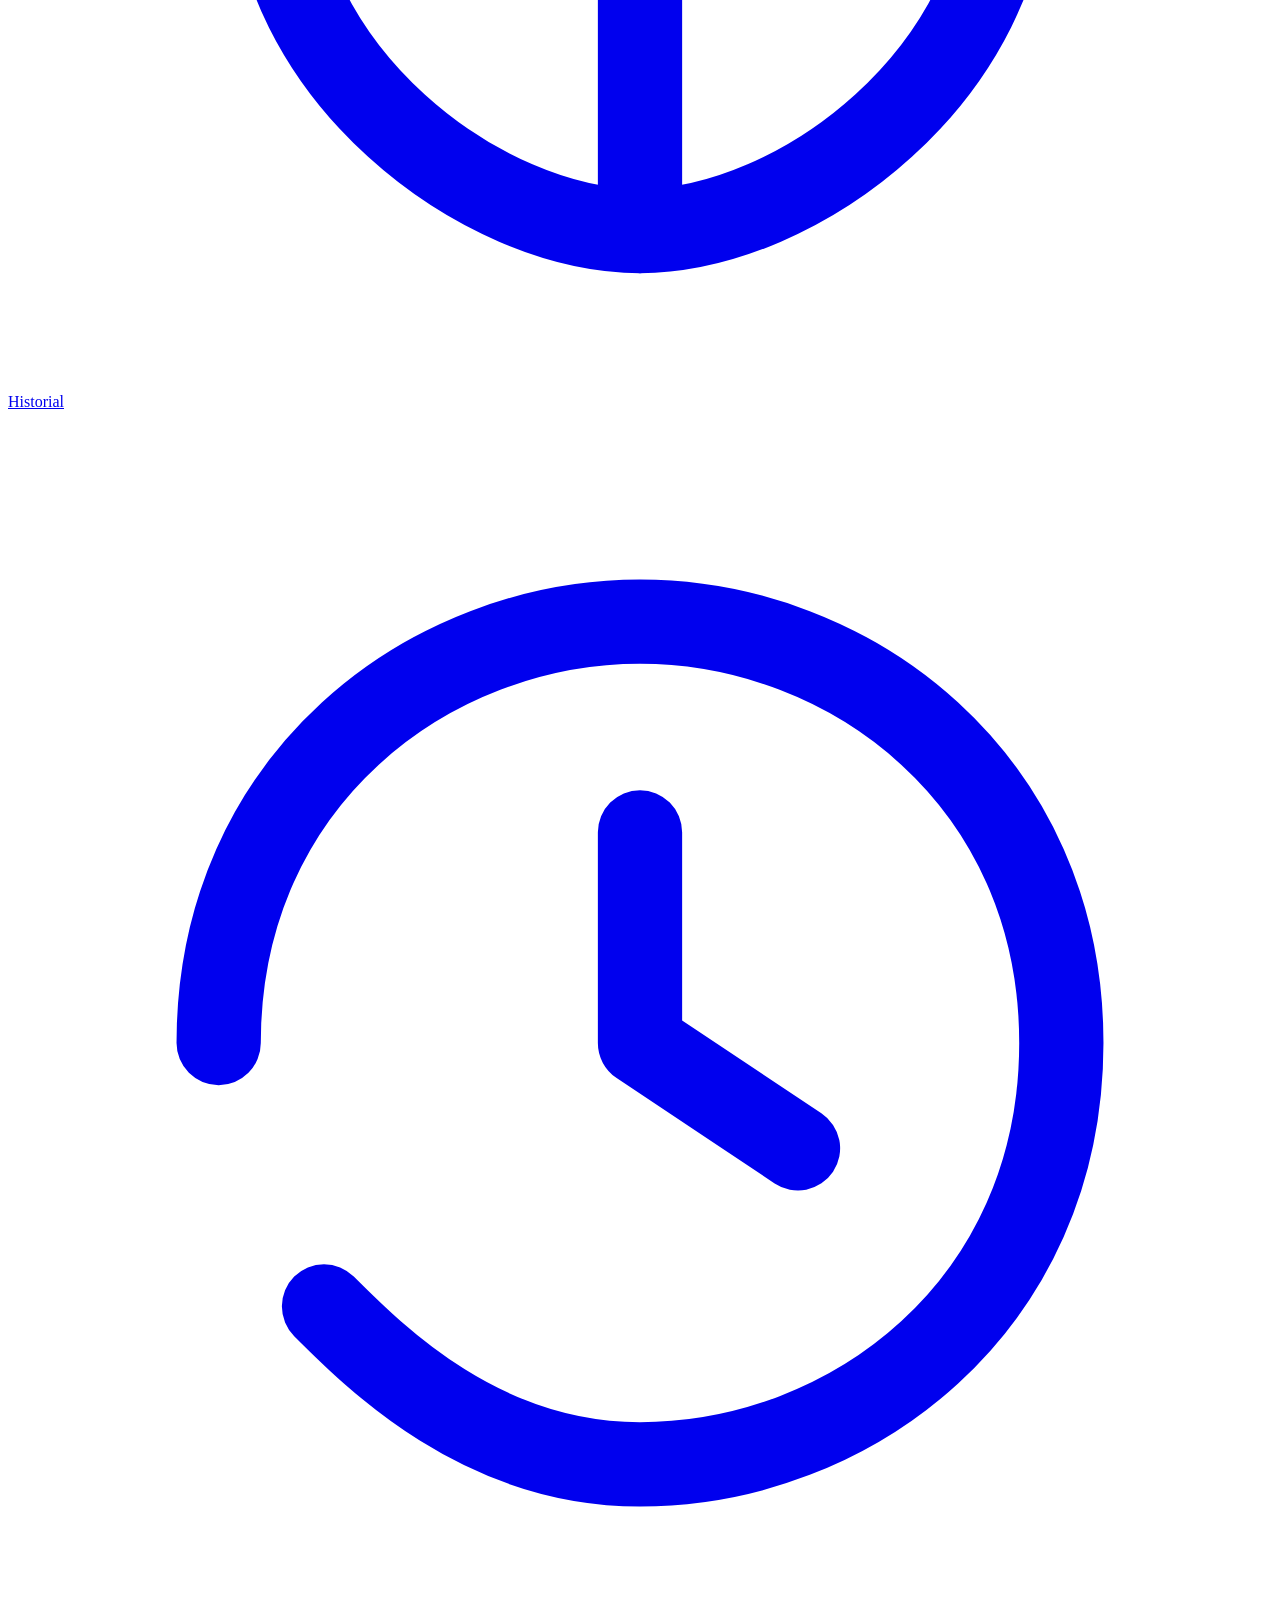
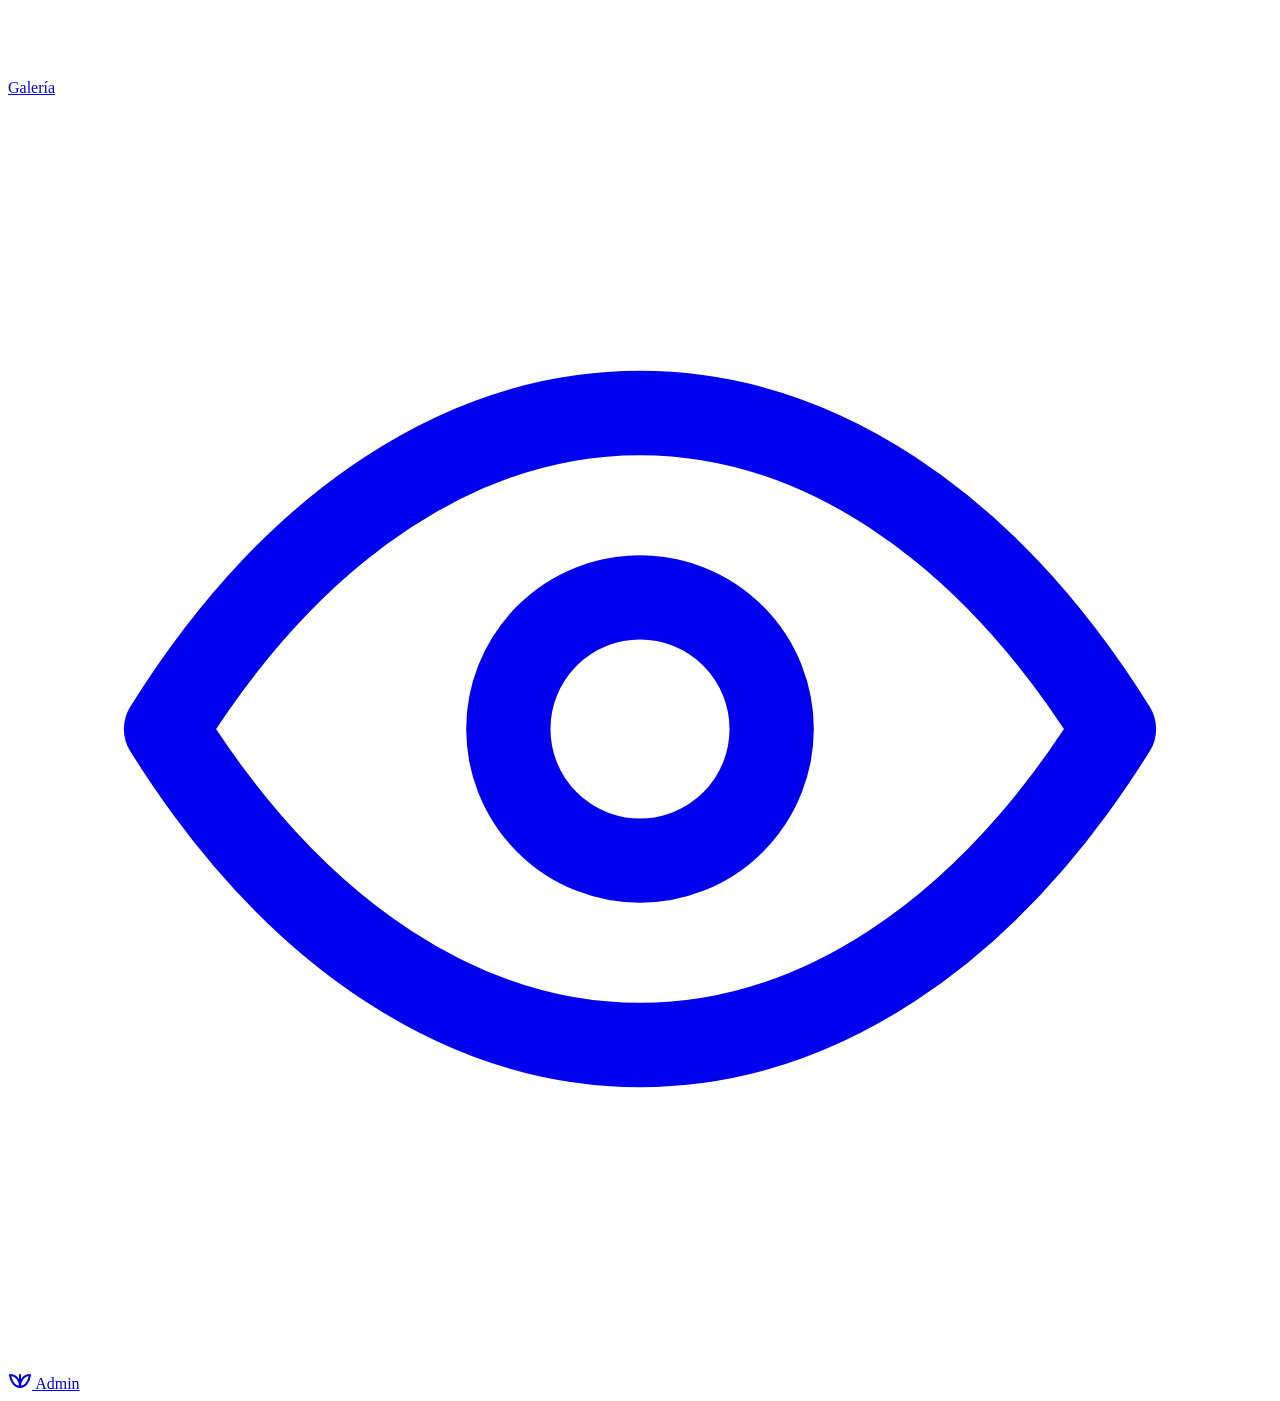
==== commit cd01865f: "boton agregadado para cambiar entre paginas" ====
--- a/calendario.html
+++ b/calendario.html
@@ -100,5 +100,11 @@
   </a>
 </nav>
 <script src="app.js"></script>
+<a href="dashboard.html" class="floating-btn" aria-label="Ir al panel de administración">
+  <svg width="24" height="24" viewBox="0 0 24 24" fill="none" stroke="currentColor" stroke-width="2" stroke-linecap="round" stroke-linejoin="round">
+    <path d="M12 22c0-7 4-12 10-12-1 7-5 12-10 12Z"/><path d="M12 22C12 15 8 10 2 10c1 7 5 12 10 12Z"/><path d="M12 22V10"/>
+  </svg>
+  <span>Admin</span>
+</a>
 </body>
 </html>
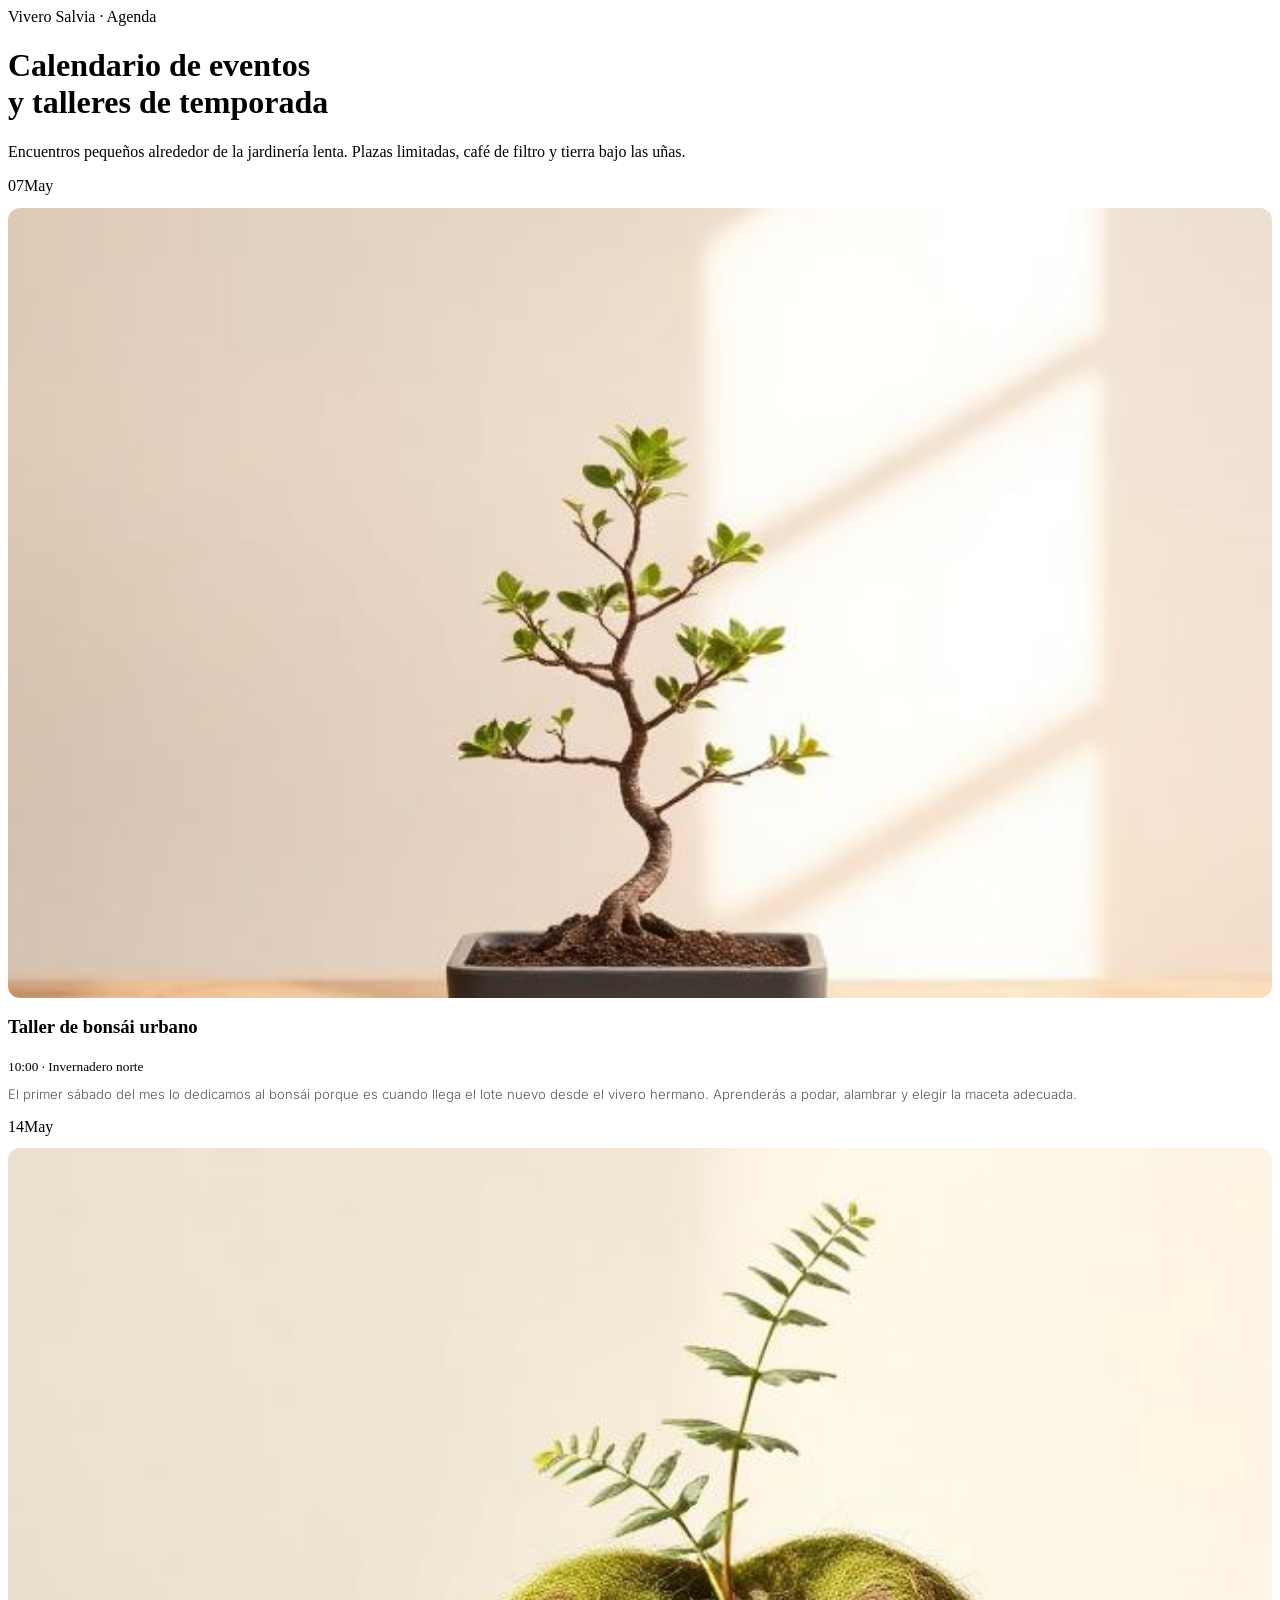
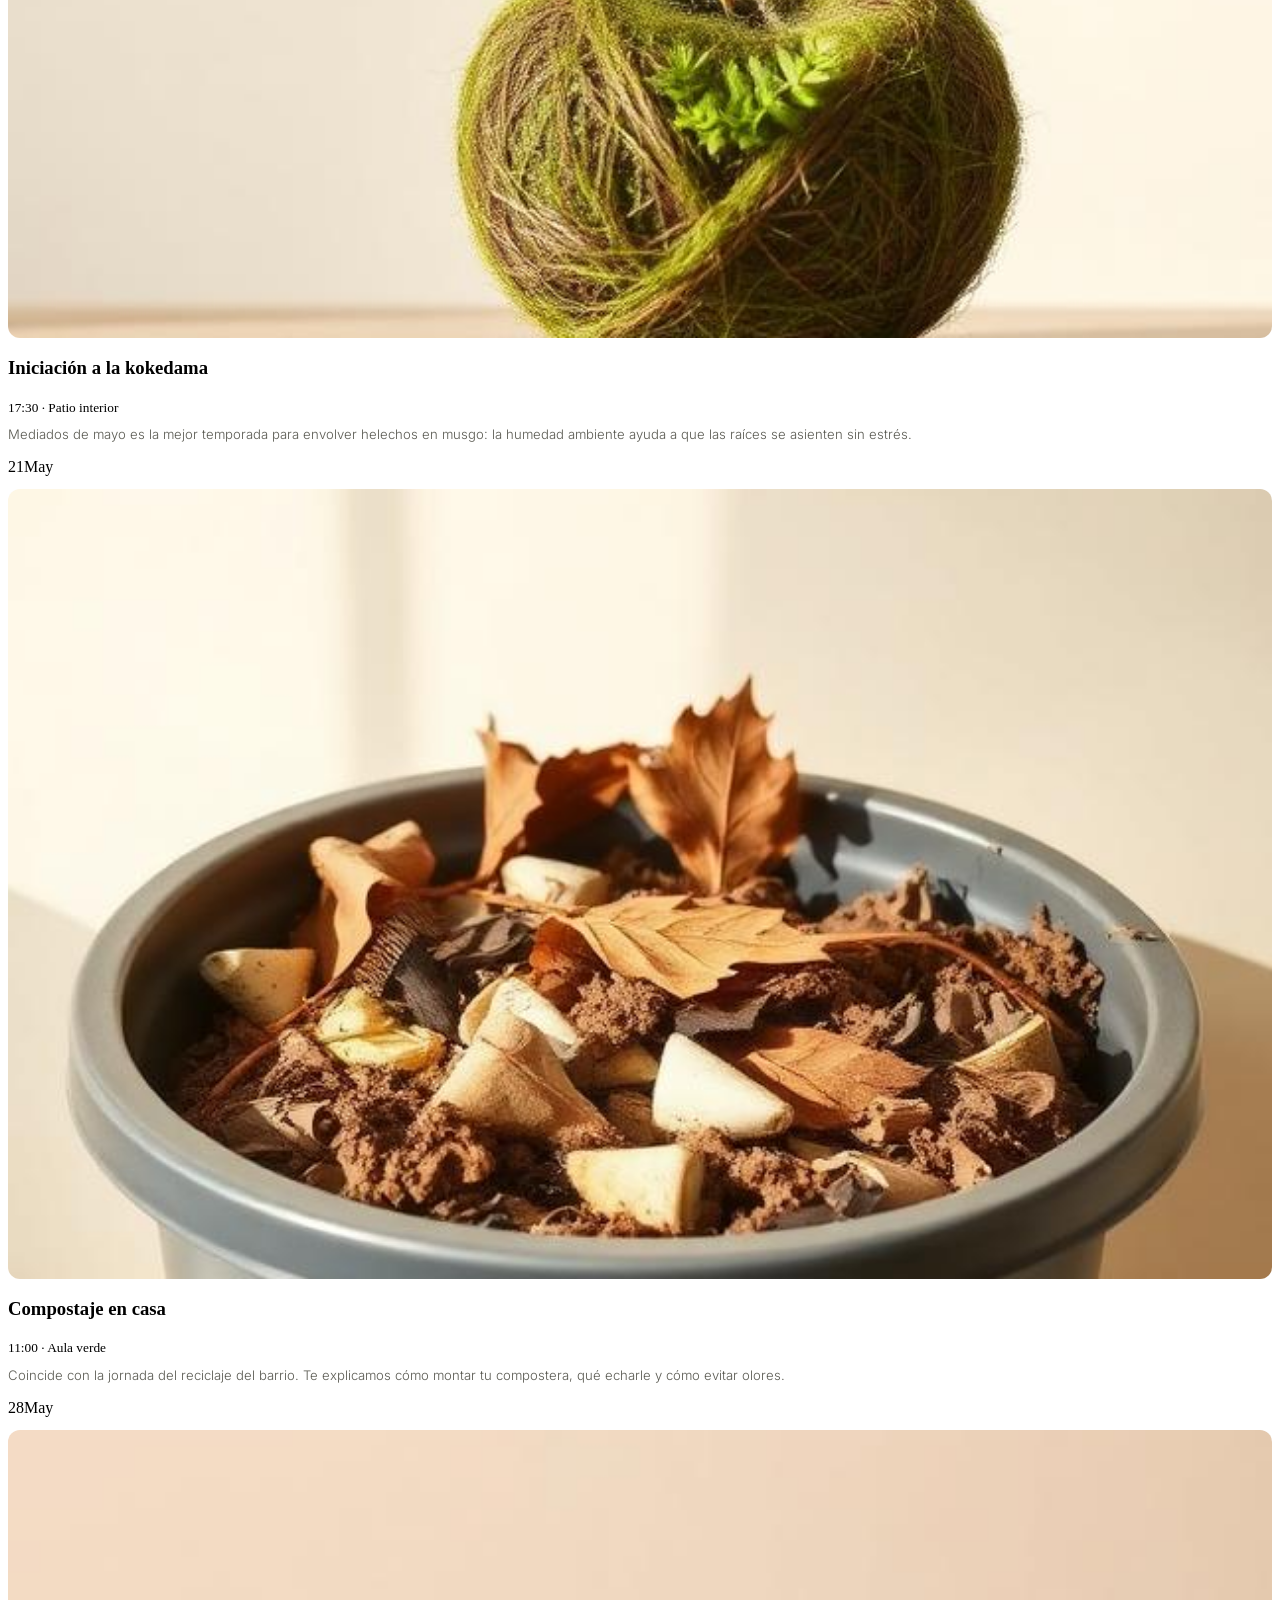
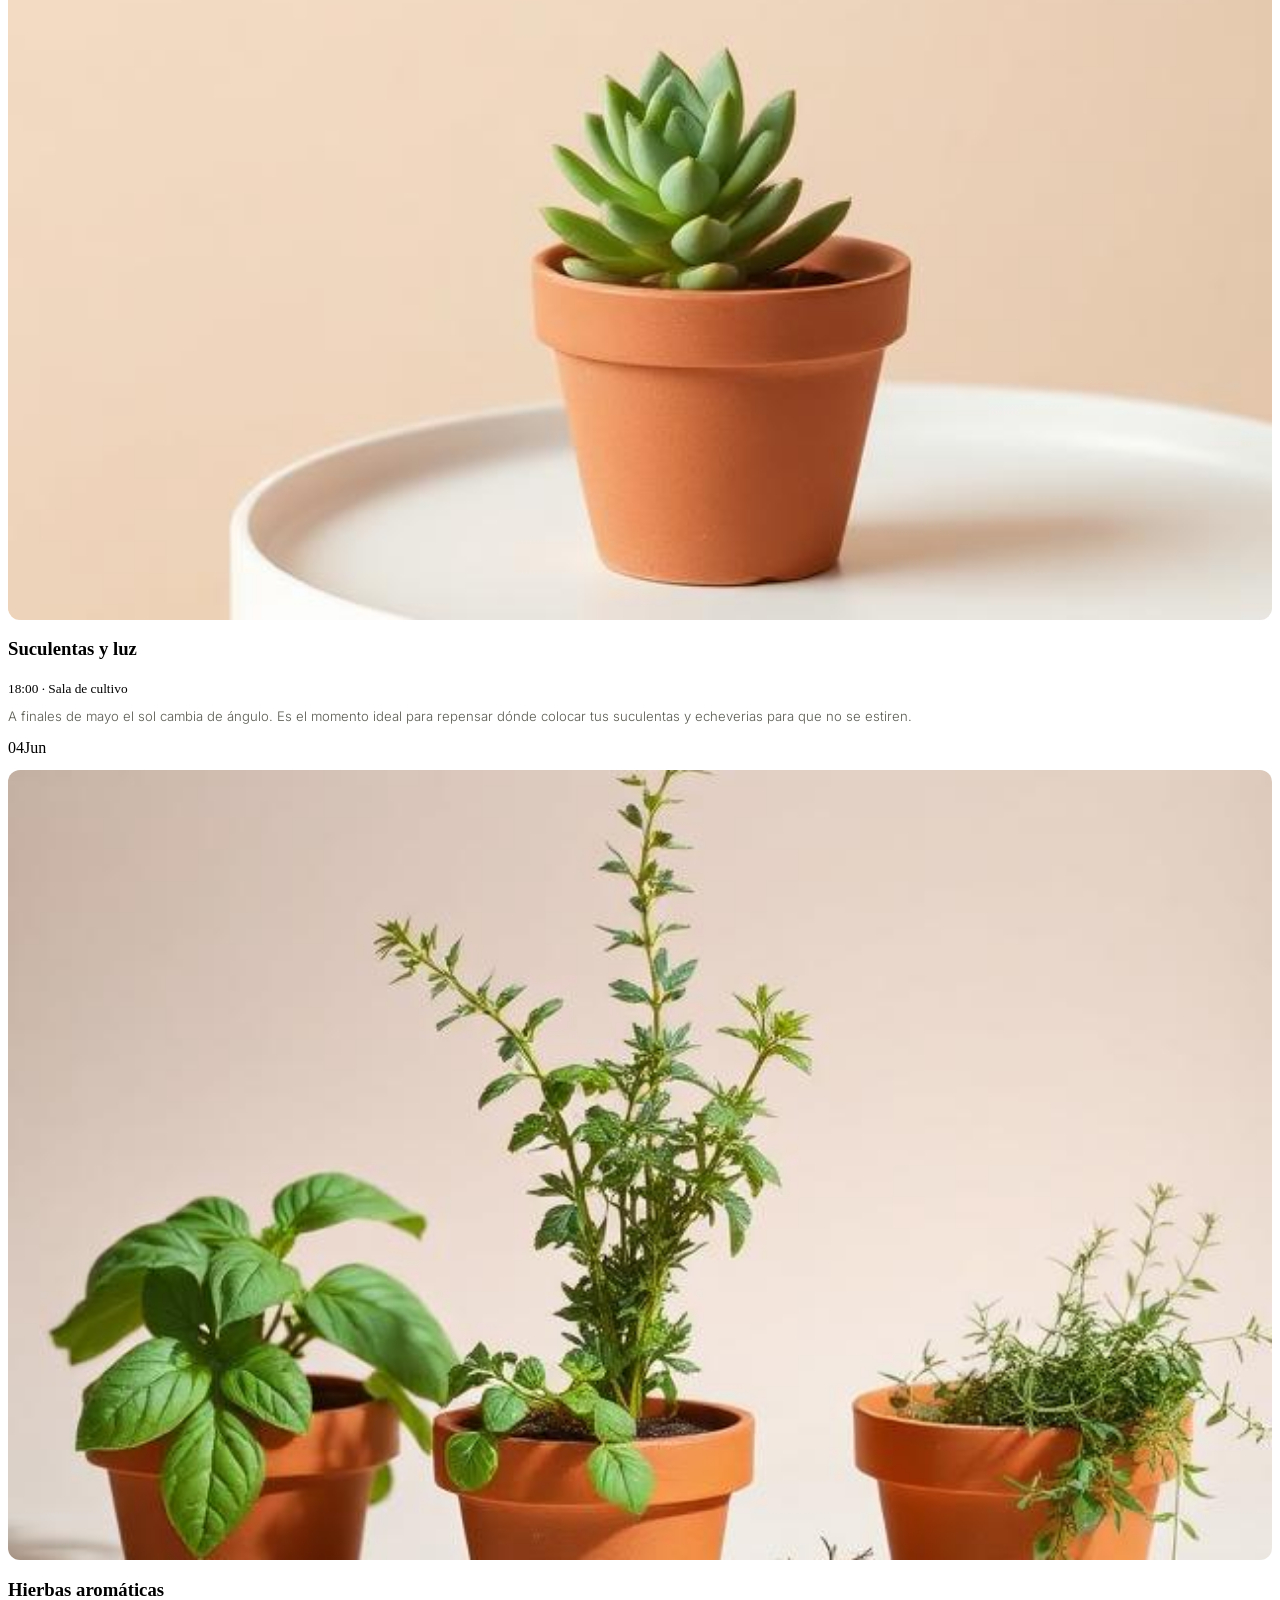
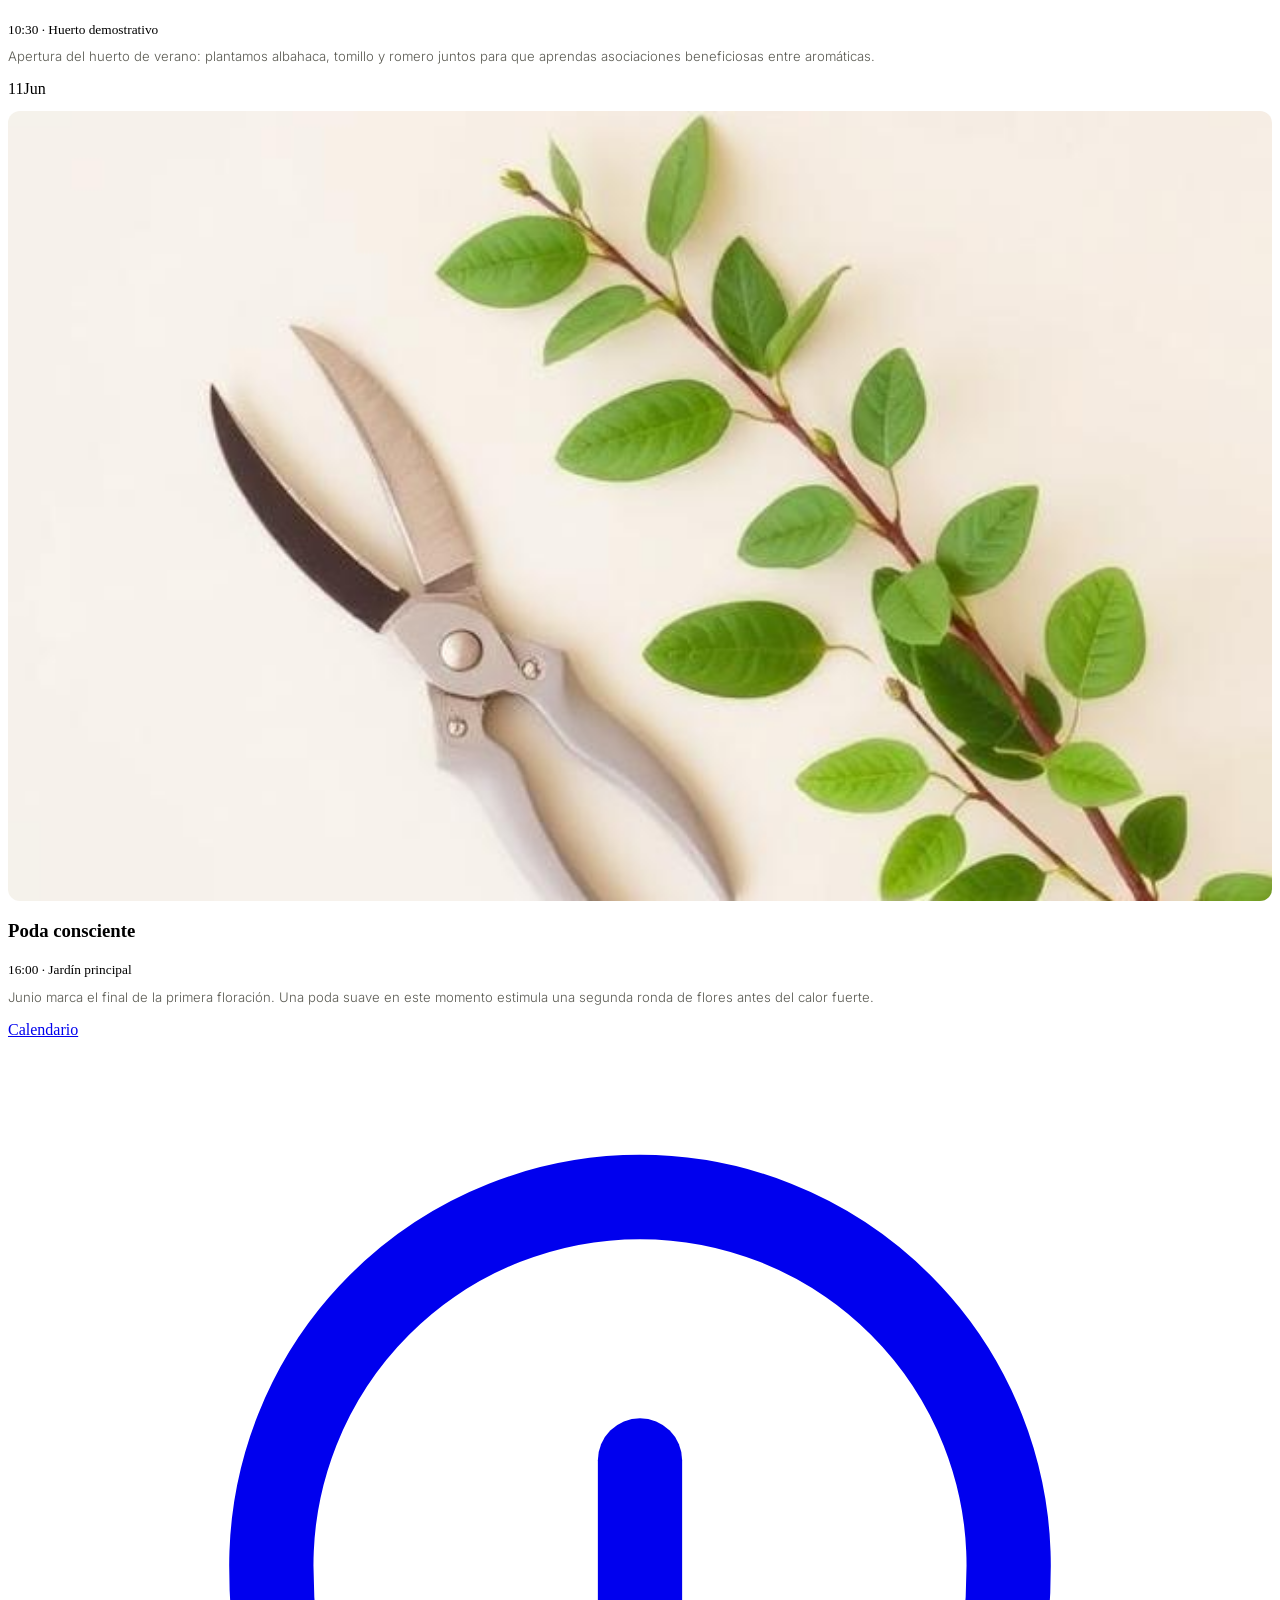
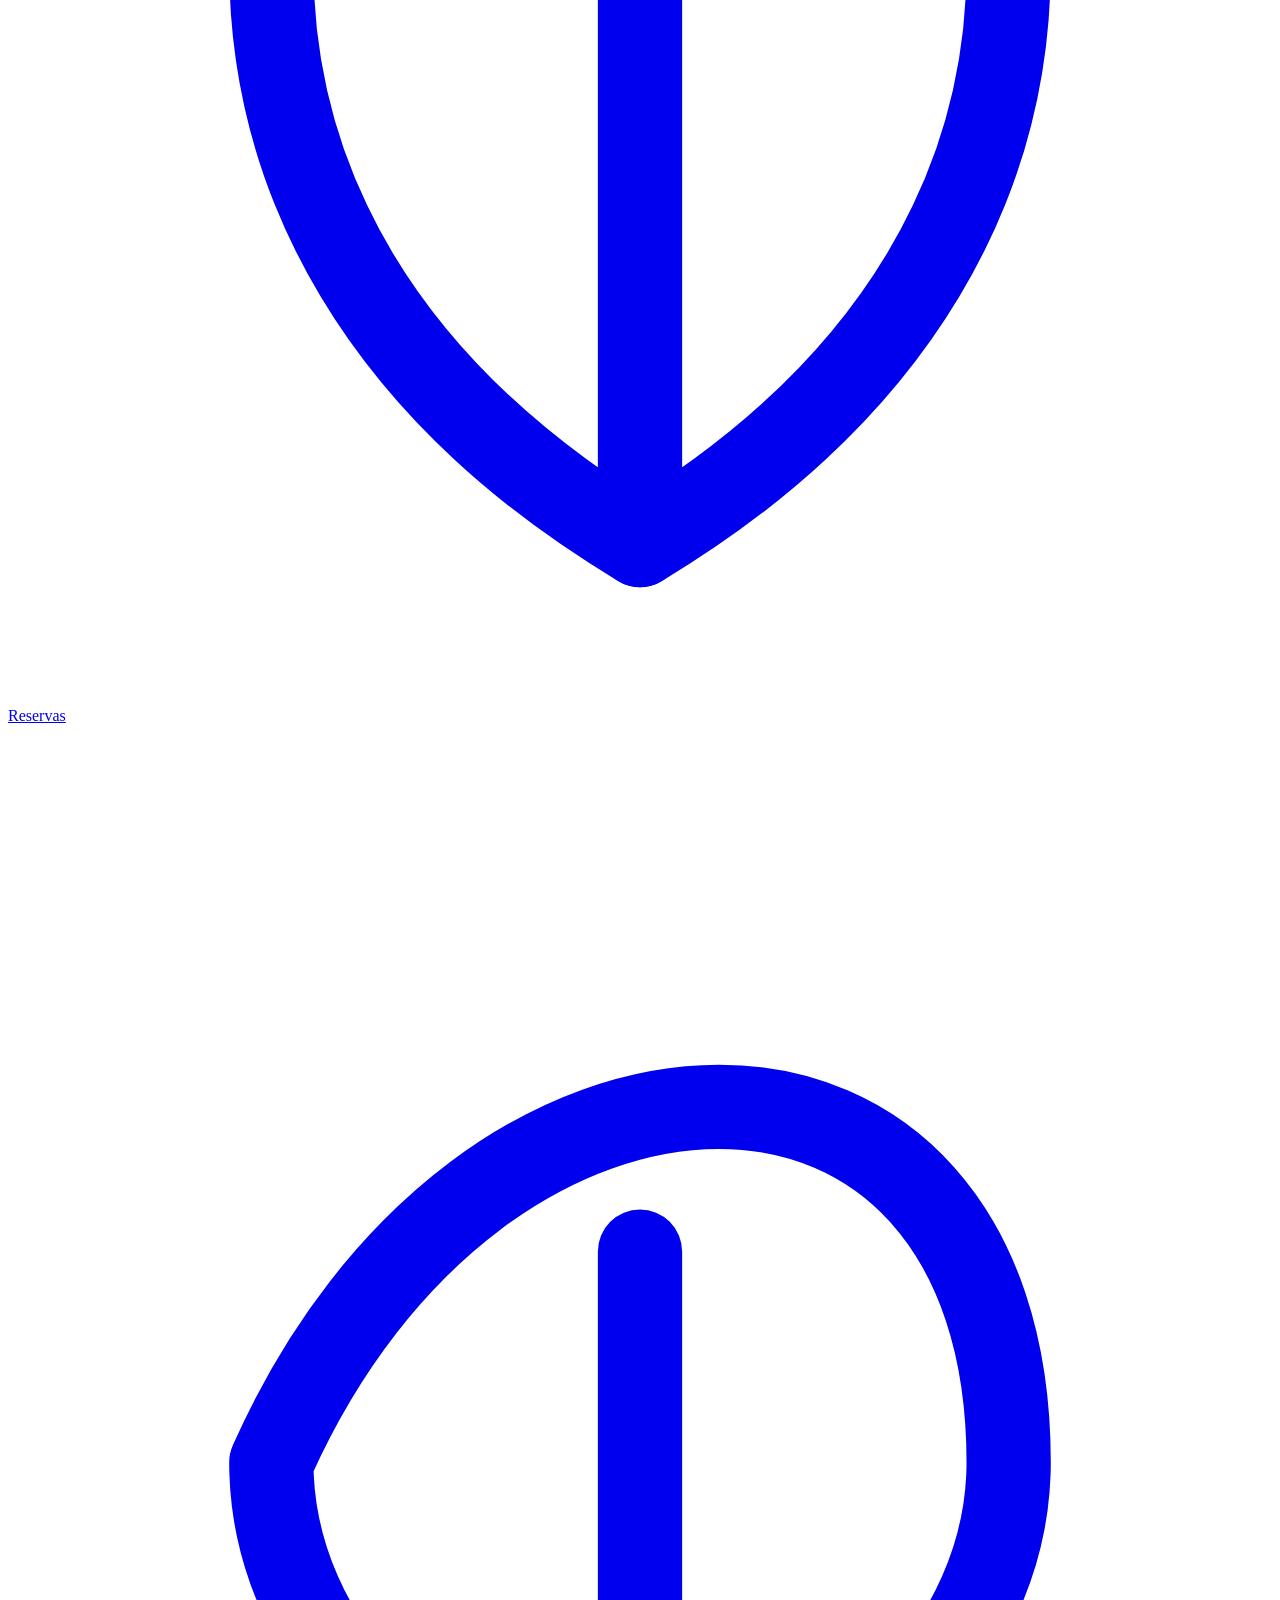
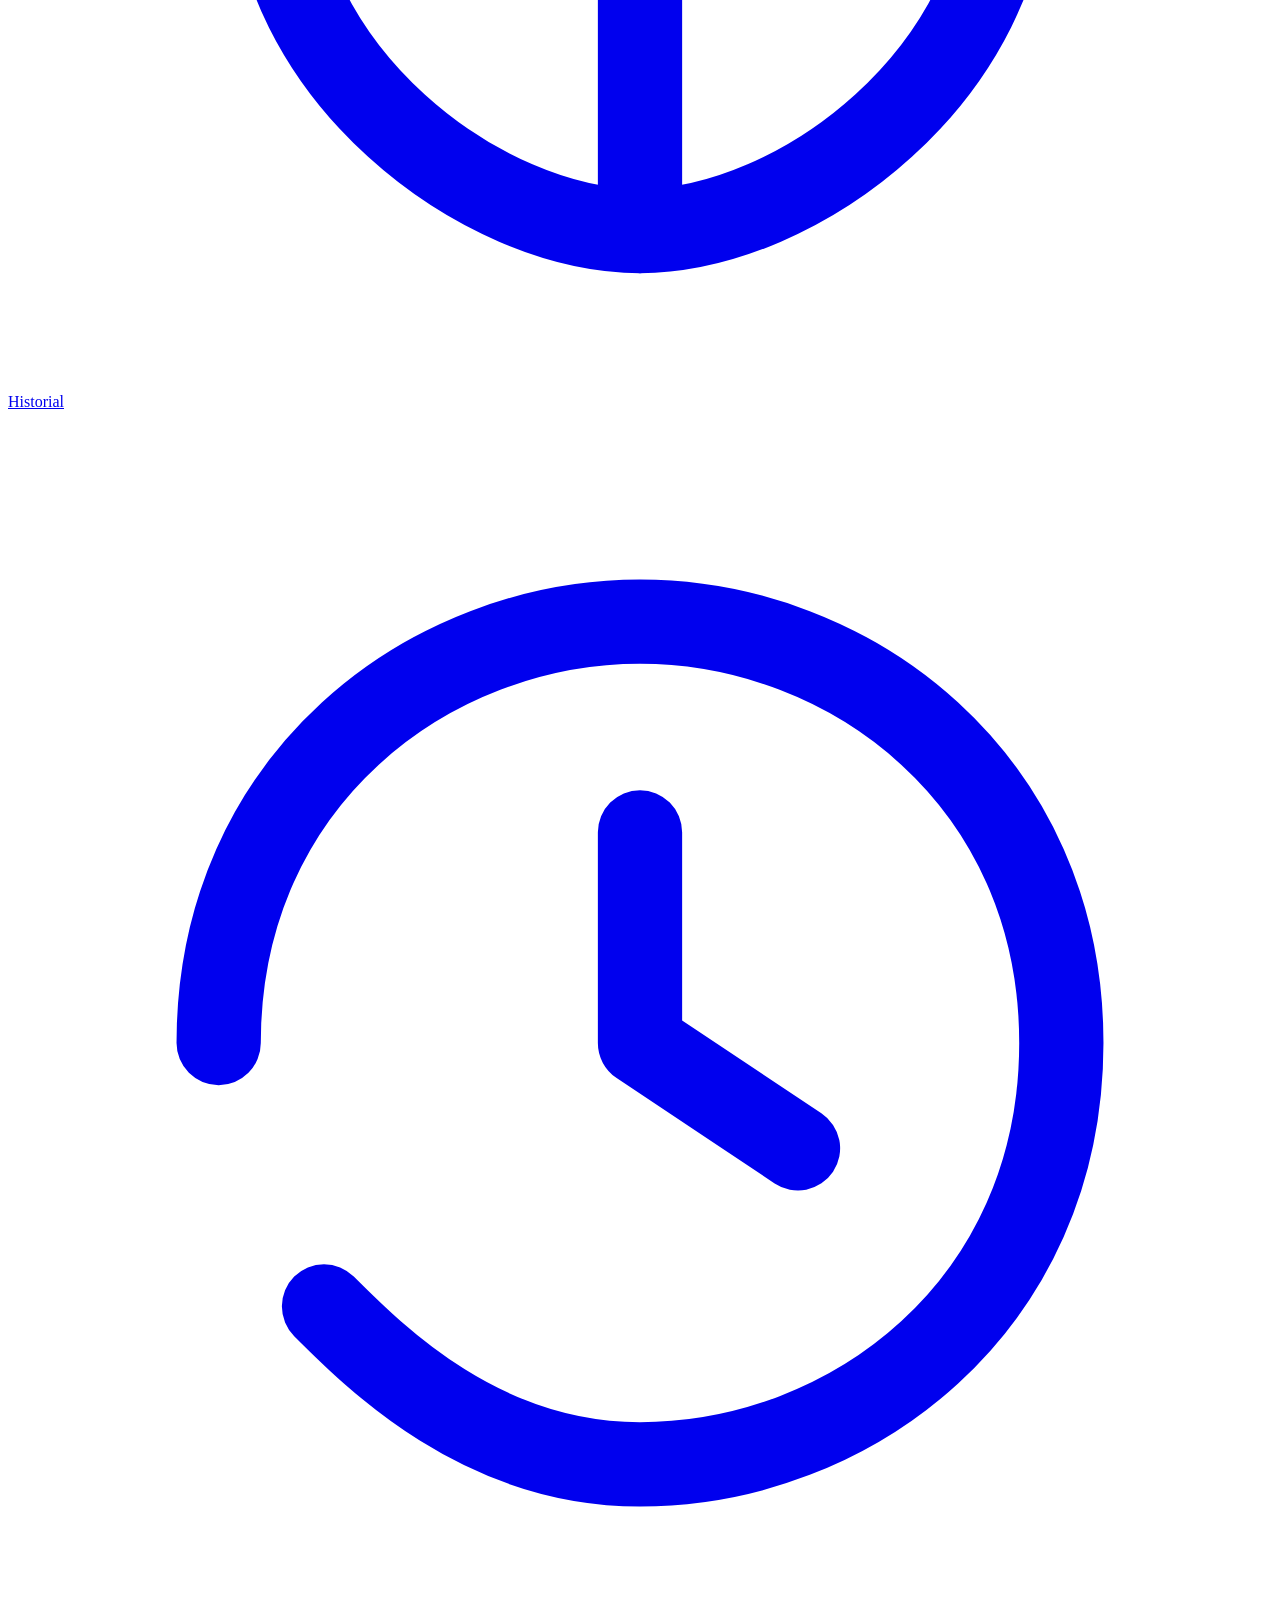
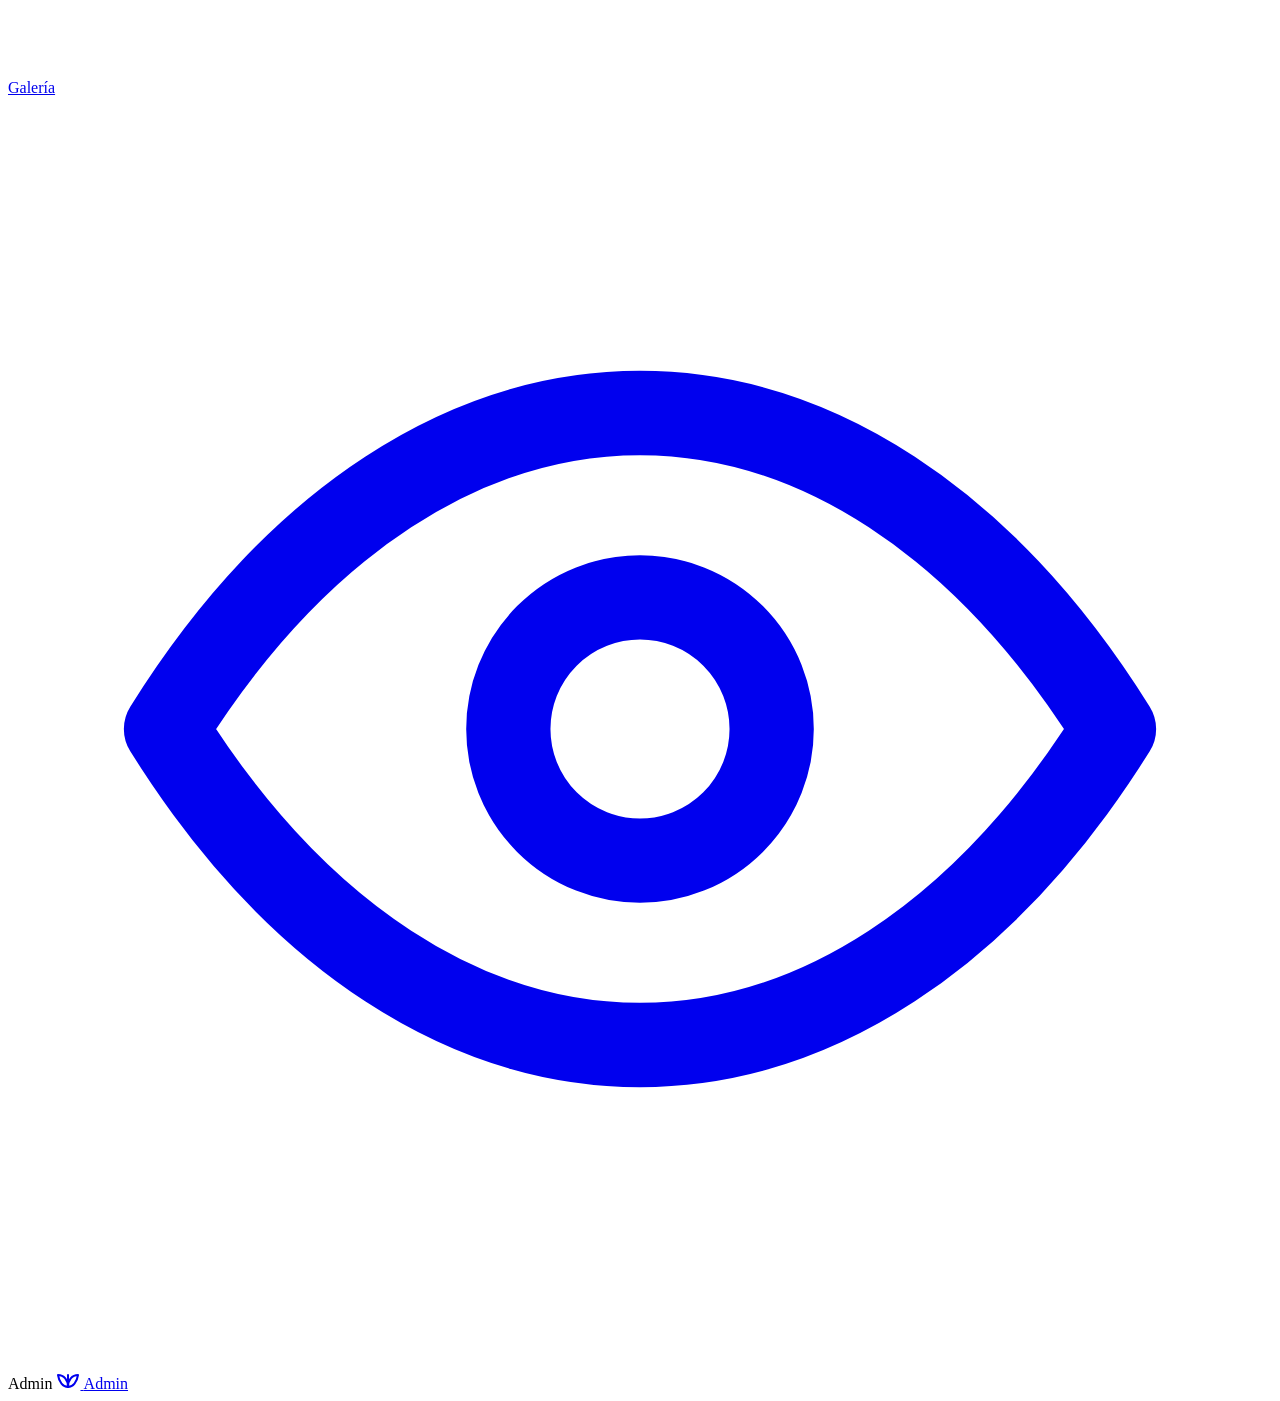
==== commit 43534d97: "boton" ====
--- a/calendario.html
+++ b/calendario.html
@@ -100,11 +100,13 @@
   </a>
 </nav>
 <script src="app.js"></script>
+  <span>Admin</span>
+</a>
+</body>
 <a href="dashboard.html" class="floating-btn" aria-label="Ir al panel de administración">
   <svg width="24" height="24" viewBox="0 0 24 24" fill="none" stroke="currentColor" stroke-width="2" stroke-linecap="round" stroke-linejoin="round">
     <path d="M12 22c0-7 4-12 10-12-1 7-5 12-10 12Z"/><path d="M12 22C12 15 8 10 2 10c1 7 5 12 10 12Z"/><path d="M12 22V10"/>
   </svg>
   <span>Admin</span>
 </a>
-</body>
 </html>
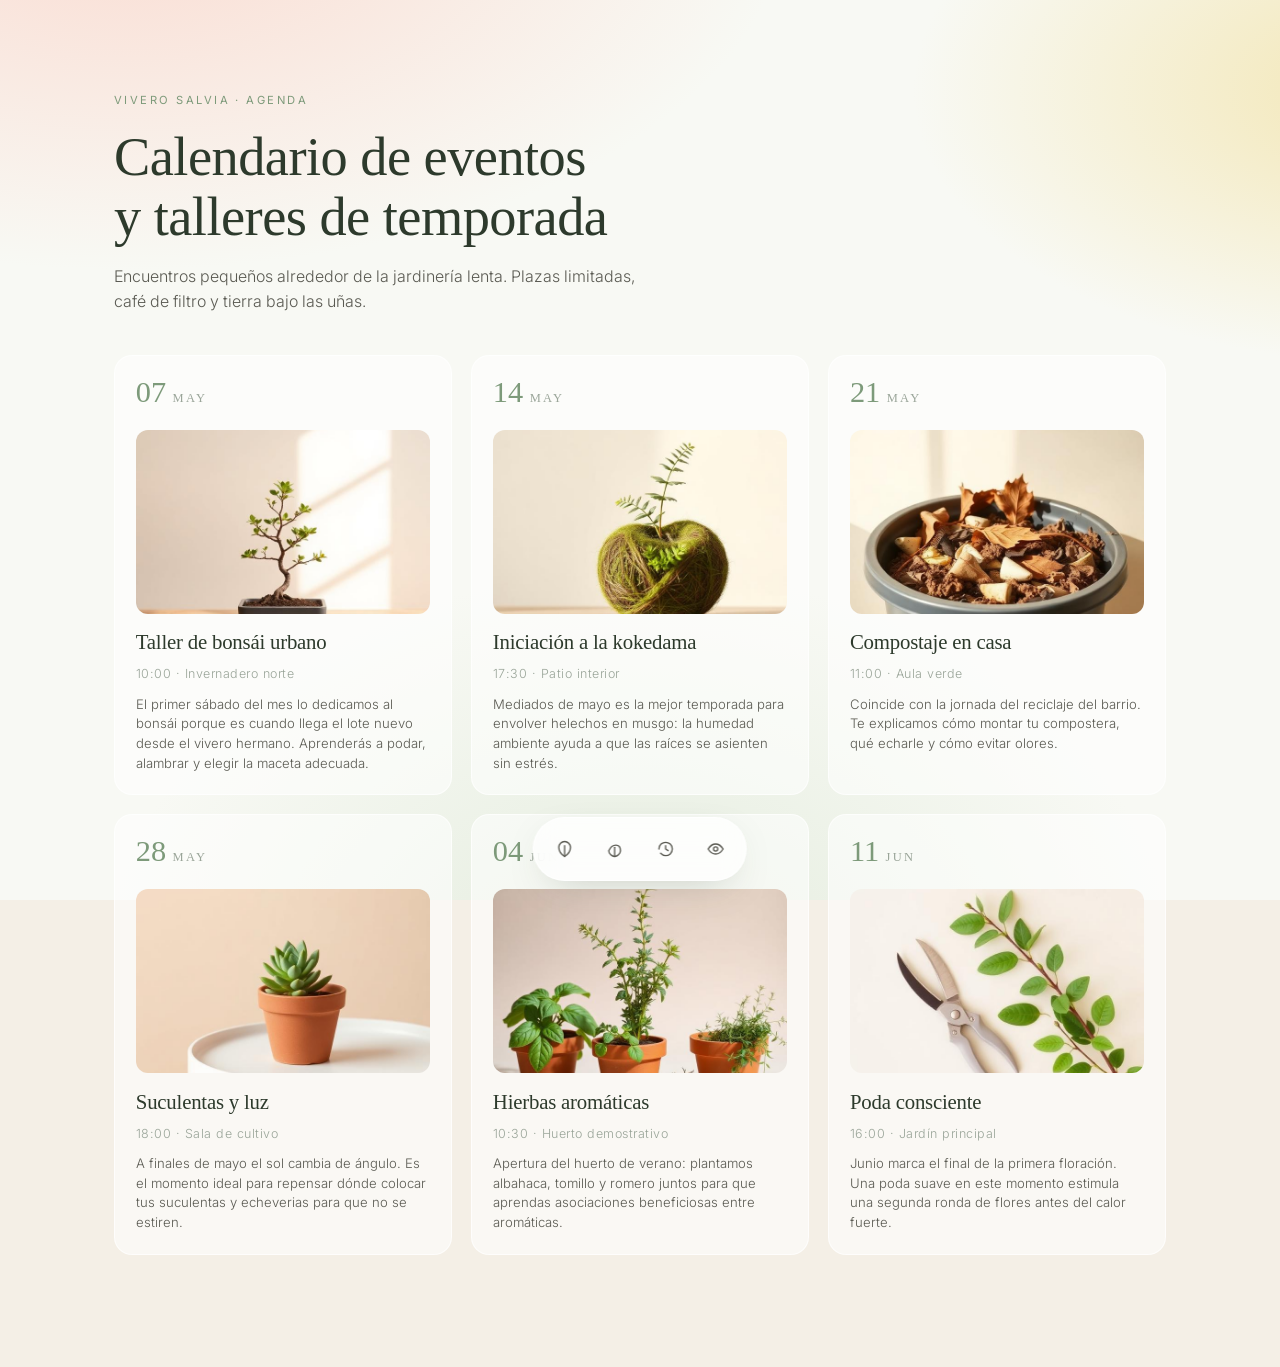
==== commit 63435280: "agrege styles" ====
--- a/calendario.html
+++ b/calendario.html
@@ -7,7 +7,7 @@
 <link rel="preconnect" href="https://fonts.googleapis.com">
 <link rel="preconnect" href="https://fonts.gstatic.com" crossorigin>
 <link href="https://fonts.googleapis.com/css2?family=Cormorant+Garamond:wght@400;500;600&family=Inter:wght@300;400;500&display=swap" rel="stylesheet">
-<link rel="stylesheet" href="style.css" />
+<link rel="stylesheet" href="style (1).css" />
 </head>
 <body>
 <main class="wrap section">
@@ -100,13 +100,5 @@
   </a>
 </nav>
 <script src="app.js"></script>
-  <span>Admin</span>
-</a>
 </body>
-<a href="dashboard.html" class="floating-btn" aria-label="Ir al panel de administración">
-  <svg width="24" height="24" viewBox="0 0 24 24" fill="none" stroke="currentColor" stroke-width="2" stroke-linecap="round" stroke-linejoin="round">
-    <path d="M12 22c0-7 4-12 10-12-1 7-5 12-10 12Z"/><path d="M12 22C12 15 8 10 2 10c1 7 5 12 10 12Z"/><path d="M12 22V10"/>
-  </svg>
-  <span>Admin</span>
-</a>
 </html>
--- a/style (1).css
+++ b/style (1).css
@@ -0,0 +1,326 @@
+/* Vivero Salvia · estilos */
+*{box-sizing:border-box;margin:0;padding:0}
+html,body{background:#f4efe6;color:#3a3a32;font-family:'Inter',system-ui,sans-serif;font-weight:300;-webkit-font-smoothing:antialiased}
+a{color:inherit;text-decoration:none}
+img{max-width:100%;display:block}
+
+.wrap{max-width:1100px;margin:0 auto;padding:0 1.5rem}
+.section{padding:3rem 1.5rem 7rem}
+
+/* Hero */
+.hero{padding:2.5rem 0 2.5rem;text-align:left;max-width:760px}
+.eyebrow{display:inline-block;font-size:.7rem;letter-spacing:.22em;text-transform:uppercase;color:#7d9a7a;margin-bottom:1.2rem;font-weight:400}
+.hero h1{font-family:'Cormorant Garamond',serif;font-weight:500;font-size:clamp(2rem,4.5vw,3.4rem);line-height:1.1;letter-spacing:-.01em;color:#2d3a2c;margin-bottom:1rem}
+.hero .lead{font-size:1rem;line-height:1.6;color:#5a5a52;max-width:540px}
+
+/* Glass card */
+.glass{background:rgba(255,255,255,.55);backdrop-filter:blur(8px);-webkit-backdrop-filter:blur(8px);border:1px solid rgba(255,255,255,.7);border-radius:18px;box-shadow:0 6px 30px -18px rgba(60,70,50,.25)}
+
+/* Calendario */
+.cal-grid{display:grid;grid-template-columns:repeat(auto-fill,minmax(260px,1fr));gap:1.2rem}
+.event{background:rgba(255,255,255,.55);border:1px solid rgba(255,255,255,.7);border-radius:18px;padding:1.3rem;transition:transform .35s ease,box-shadow .35s ease}
+.event:hover{transform:translateY(-3px);box-shadow:0 12px 30px -18px rgba(60,70,50,.3)}
+.event .date{display:inline-flex;align-items:baseline;gap:.4rem;color:#7d9a7a;font-family:'Cormorant Garamond',serif;margin-bottom:.6rem}
+.event .date .d{font-size:1.9rem;font-weight:500;line-height:1}
+.event .date .m{font-size:.78rem;letter-spacing:.18em;text-transform:uppercase;color:#9aa599}
+.event h3{font-family:'Cormorant Garamond',serif;font-weight:500;font-size:1.3rem;color:#2d3a2c;margin:.2rem 0 .3rem}
+.event small{color:#9aa599;font-size:.78rem;letter-spacing:.04em}
+
+/* Galería */
+.gal{display:grid;grid-template-columns:repeat(auto-fill,minmax(240px,1fr));gap:1.2rem}
+.plant{background:rgba(255,255,255,.55);border:1px solid rgba(255,255,255,.7);border-radius:18px;overflow:hidden;display:flex;flex-direction:column;transition:transform .35s ease,box-shadow .35s ease}
+.plant:hover{transform:translateY(-3px);box-shadow:0 12px 30px -18px rgba(60,70,50,.3)}
+.plant .img{aspect-ratio:1/1;background:#eee6d6;display:flex;align-items:center;justify-content:center;border-radius:18px 18px 0 0}
+.plant.coral .img{background:#f3d9d2}
+.plant.crema .img{background:#f1e8c9}
+.plant .body{padding:1.1rem 1.2rem 1.3rem}
+.plant h3{font-family:'Cormorant Garamond',serif;font-weight:500;font-size:1.2rem;color:#2d3a2c;margin-bottom:.15rem}
+.plant .lat{display:block;font-style:italic;color:#9aa599;font-size:.78rem;margin-bottom:.5rem}
+.plant .meta{display:flex;justify-content:space-between;align-items:center;padding-top:.7rem;border-top:1px solid rgba(0,0,0,.06)}
+.plant .price{font-family:'Cormorant Garamond',serif;font-size:1.15rem;color:#7d9a7a}
+.plant .care{font-size:.7rem;letter-spacing:.14em;text-transform:uppercase;color:#9aa599}
+
+/* Historial */
+.log{padding:.4rem 0;display:flex;flex-direction:column}
+.log-item{display:grid;grid-template-columns:140px 1fr auto;gap:1rem;align-items:center;padding:1rem 1.4rem;border-bottom:1px solid rgba(0,0,0,.06)}
+.log-item:last-child{border-bottom:none}
+.log-item time{font-family:'Cormorant Garamond',serif;color:#7d9a7a;font-size:.95rem;letter-spacing:.02em}
+.log-item .desc{display:flex;flex-direction:column;gap:.2rem}
+.log-item .desc strong{font-weight:500;color:#2d3a2c;font-family:'Inter',sans-serif;font-size:.95rem}
+.log-item .desc span{color:#9aa599;font-size:.8rem}
+.tag{font-size:.68rem;letter-spacing:.18em;text-transform:uppercase;padding:.35rem .7rem;border-radius:999px;background:rgba(0,0,0,.06);color:#5a5a52}
+.tag.in{background:#e1ecdc;color:#4f6a4a}
+.tag.out{background:#f3d9d2;color:#a85e4d}
+
+@media (max-width:560px){
+  .log-item{grid-template-columns:1fr auto;gap:.4rem}
+  .log-item time{grid-column:1/-1;font-size:.82rem}
+}
+
+/* Navegación inferior */
+.nav{position:fixed;bottom:1.2rem;left:50%;transform:translateX(-50%);display:flex;gap:.4rem;background:rgba(255,255,255,.75);backdrop-filter:blur(12px);-webkit-backdrop-filter:blur(12px);border:1px solid rgba(255,255,255,.8);padding:.55rem;border-radius:999px;box-shadow:0 12px 40px -18px rgba(60,70,50,.35);z-index:50}
+.nav a{position:relative;width:44px;height:44px;display:flex;align-items:center;justify-content:center;border-radius:50%;color:#5a5a52;transition:background .25s ease,color .25s ease}
+.nav a:hover{background:#e1ecdc;color:#3d4a3a}
+.nav a svg{width:20px;height:20px}
+.nav .tip{position:absolute;bottom:calc(100% + 8px);left:50%;transform:translateX(-50%);background:#2d3a2c;color:#f4efe6;font-size:.68rem;letter-spacing:.12em;text-transform:uppercase;padding:.3rem .6rem;border-radius:6px;opacity:0;pointer-events:none;transition:opacity .2s ease;white-space:nowrap}
+.nav a:hover .tip{opacity:1}                          
+
+:root{ 
+  --sage-50:#f1f5ef;
+  --sage-100:#e3ecdd;
+  --sage-200:#c8d8bf;
+  --sage-300:#a9bf9d;
+  --sage-500:#7a9b6e;
+  --sage-700:#4f6b48;
+  --sage-900:#2e3f2a;
+  --cream:#fdfaf2;
+  --cream-2:#f7f1e1;
+  --yellow:#f3e6b3;
+  --coral:#f5b7a8;
+  --coral-soft:#fadcd2;
+  --bg:#f8f9f4;
+  --glass:rgba(255,255,255,0.55);
+  --glass-strong:rgba(255,255,255,0.75);
+  --border:rgba(122,155,110,0.18);
+  --shadow:0 8px 30px rgba(46,63,42,0.08);
+  --radius:18px;
+  --serif:'Cormorant Garamond', 'Playfair Display', Georgia, serif;
+  --sans:'Inter', system-ui, -apple-system, 'Segoe UI', sans-serif;
+}
+
+*{box-sizing:border-box;margin:0;padding:0}
+html,body{height:100%}
+body{
+  font-family:var(--sans);
+  color:var(--sage-900);
+  background:
+    radial-gradient(1100px 600px at 10% -10%, var(--coral-soft) 0%, transparent 60%),
+    radial-gradient(900px 500px at 110% 10%, var(--yellow) 0%, transparent 55%),
+    radial-gradient(900px 700px at 50% 110%, var(--sage-100) 0%, transparent 60%),
+    var(--bg);
+  background-attachment:fixed;
+  min-height:100vh;
+  padding-bottom:180px;
+  -webkit-font-smoothing:antialiased;
+  font-size:15px;
+  line-height:1.5;
+}
+
+h1,h2,h3,h4{font-family:var(--serif);font-weight:500;color:var(--sage-900);letter-spacing:-0.01em}
+h1{font-size:2.4rem;line-height:1.1}
+h2{font-size:1.6rem}
+h3{font-size:1.2rem;font-family:var(--sans);font-weight:600}
+
+.container{max-width:1180px;margin:0 auto;padding:32px 24px 24px}
+
+/* Header */
+.app-header{
+  display:flex;align-items:center;justify-content:space-between;
+  padding:18px 28px;
+  background:var(--glass);
+  backdrop-filter:blur(18px) saturate(140%);
+  -webkit-backdrop-filter:blur(18px) saturate(140%);
+  border:1px solid var(--border);
+  border-radius:var(--radius);
+  box-shadow:var(--shadow);
+  margin-bottom:28px;
+}
+.brand{display:flex;align-items:center;gap:12px}
+.brand-mark{
+  width:42px;height:42px;border-radius:14px;
+  background:linear-gradient(135deg,var(--sage-300),var(--sage-500));
+  display:grid;place-items:center;color:#fff;
+  box-shadow:inset 0 -6px 14px rgba(0,0,0,0.08);
+}
+.brand-name{font-family:var(--serif);font-size:1.35rem;line-height:1}
+.brand-sub{font-size:0.72rem;text-transform:uppercase;letter-spacing:0.18em;color:var(--sage-700);opacity:.8}
+.header-meta{display:flex;align-items:center;gap:14px;color:var(--sage-700);font-size:.85rem}
+.header-meta .dot{width:8px;height:8px;border-radius:50%;background:var(--sage-500);box-shadow:0 0 0 4px rgba(122,155,110,.18)}
+
+/* Page intro */
+.page-intro{margin-bottom:24px}
+.page-intro p{color:var(--sage-700);max-width:640px;margin-top:6px}
+
+/* Glass panels */
+.panel{
+  background:var(--glass-strong);
+  backdrop-filter:blur(16px) saturate(135%);
+  -webkit-backdrop-filter:blur(16px) saturate(135%);
+  border:1px solid var(--border);
+  border-radius:var(--radius);
+  box-shadow:var(--shadow);
+  padding:22px;
+}
+
+/* Dashboard */
+.metrics{display:grid;grid-template-columns:repeat(4,1fr);gap:18px;margin-bottom:22px}
+.metric{padding:20px;border-radius:var(--radius);background:var(--glass-strong);border:1px solid var(--border);backdrop-filter:blur(14px);box-shadow:var(--shadow);position:relative;overflow:hidden}
+.metric .label{font-size:.78rem;text-transform:uppercase;letter-spacing:.14em;color:var(--sage-700)}
+.metric .value{font-family:var(--serif);font-size:2rem;margin-top:6px}
+.metric .delta{font-size:.78rem;color:var(--sage-700);margin-top:4px}
+.metric .delta.up{color:#5b7a3f}
+.metric .delta.down{color:#b15f4f}
+.metric .ico{position:absolute;top:16px;right:16px;opacity:.55}
+
+.tag{
+  display:inline-flex;align-items:center;gap:6px;
+  padding:4px 10px;border-radius:999px;font-size:.72rem;
+  background:var(--sage-100);color:var(--sage-700);border:1px solid var(--border);
+}
+.tag.coral{background:var(--coral-soft);color:#9a4a3b}
+.tag.cream{background:var(--cream-2);color:#8a6a2e}
+
+.grid-2{display:grid;grid-template-columns:1.4fr 1fr;gap:18px}
+
+/* Bars / Chart */
+.bars{display:flex;align-items:flex-end;gap:14px;height:200px;padding:12px 4px 0}
+.bar{flex:1;background:linear-gradient(180deg,var(--sage-300),var(--sage-500));border-radius:10px 10px 4px 4px;position:relative;min-height:14px;transition:transform .3s}
+.bar:hover{transform:translateY(-3px)}
+.bar.coral{background:linear-gradient(180deg,var(--coral),#e89888)}
+.bar.cream{background:linear-gradient(180deg,var(--yellow),#e6cf7a)}
+.bar-labels{display:flex;gap:14px;margin-top:8px;color:var(--sage-700);font-size:.72rem}
+.bar-labels span{flex:1;text-align:center}
+
+/* Activity list */
+.activity{display:flex;flex-direction:column;gap:12px;margin-top:12px}
+.activity-item{display:flex;gap:12px;align-items:flex-start;padding:12px;border-radius:14px;background:rgba(255,255,255,.55);border:1px solid var(--border)}
+.activity-item .ai-icon{width:34px;height:34px;border-radius:10px;background:var(--sage-100);display:grid;place-items:center;flex-shrink:0;color:var(--sage-700)}
+.activity-item .ai-text{font-size:.88rem}
+.activity-item .ai-time{font-size:.72rem;color:var(--sage-700);opacity:.8}
+
+/* Table */
+.toolbar{display:flex;justify-content:space-between;align-items:center;gap:12px;margin-bottom:14px;flex-wrap:wrap}
+.search{
+  display:flex;align-items:center;gap:8px;
+  background:rgba(255,255,255,.7);border:1px solid var(--border);
+  padding:9px 14px;border-radius:12px;min-width:260px;
+}
+.search input{border:none;outline:none;background:transparent;font:inherit;color:var(--sage-900);width:100%}
+.btn{
+  display:inline-flex;align-items:center;gap:8px;
+  padding:10px 16px;border-radius:12px;border:1px solid var(--border);
+  background:var(--glass-strong);color:var(--sage-900);
+  cursor:pointer;font:inherit;font-weight:500;transition:all .2s;
+}
+.btn:hover{background:var(--sage-100)}
+.btn.primary{background:linear-gradient(135deg,var(--sage-500),var(--sage-700));color:#fff;border-color:transparent}
+.btn.primary:hover{filter:brightness(1.05)}
+.btn.ghost{background:transparent}
+
+table.stock{width:100%;border-collapse:separate;border-spacing:0}
+table.stock th,table.stock td{padding:14px 16px;text-align:left;font-size:.9rem}
+table.stock thead th{font-size:.72rem;letter-spacing:.14em;text-transform:uppercase;color:var(--sage-700);font-weight:500;border-bottom:1px solid var(--border)}
+table.stock tbody tr{transition:background .2s}
+table.stock tbody tr:hover{background:rgba(255,255,255,.6)}
+table.stock tbody td{border-bottom:1px solid rgba(122,155,110,.1)}
+.thumb{width:40px;height:40px;border-radius:12px;background:linear-gradient(135deg,var(--sage-100),var(--sage-300));display:inline-grid;place-items:center;color:var(--sage-700);margin-right:10px;vertical-align:middle}
+.row-name{display:flex;align-items:center}
+
+/* Profile */
+.profile-grid{display:grid;grid-template-columns:1fr 1.4fr;gap:22px}
+.plant-hero{
+  border-radius:var(--radius);
+  height:340px;
+  background:
+    radial-gradient(circle at 30% 30%, rgba(255,255,255,.6), transparent 60%),
+    linear-gradient(135deg,var(--sage-200),var(--sage-500));
+  display:grid;place-items:center;color:#fff;
+  box-shadow:var(--shadow);
+  position:relative;overflow:hidden;
+}
+.plant-hero::after{
+  content:"";position:absolute;inset:0;
+  background:radial-gradient(circle at 70% 80%, rgba(245,183,168,.35), transparent 55%);
+}
+.plant-hero svg{position:relative;z-index:1;filter:drop-shadow(0 8px 18px rgba(0,0,0,.15))}
+
+.detail-list{display:grid;grid-template-columns:1fr 1fr;gap:14px;margin-top:18px}
+.detail-list .field{padding:14px;border-radius:14px;background:rgba(255,255,255,.55);border:1px solid var(--border)}
+.detail-list .field .k{font-size:.72rem;text-transform:uppercase;letter-spacing:.14em;color:var(--sage-700)}
+.detail-list .field .v{font-family:var(--serif);font-size:1.2rem;margin-top:4px}
+
+.care-grid{display:grid;grid-template-columns:repeat(2,1fr);gap:14px;margin-top:14px}
+.care{padding:16px;border-radius:14px;background:rgba(255,255,255,.55);border:1px solid var(--border);display:flex;gap:12px;align-items:flex-start}
+.care .ic{width:38px;height:38px;border-radius:12px;background:var(--sage-100);display:grid;place-items:center;color:var(--sage-700);flex-shrink:0}
+.care h4{font-family:var(--sans);font-size:.78rem;text-transform:uppercase;letter-spacing:.14em;color:var(--sage-700);margin-bottom:4px;font-weight:600}
+.care p{font-size:.88rem;color:var(--sage-900)}
+
+/* Config */
+.settings{display:grid;grid-template-columns:240px 1fr;gap:22px}
+.settings-nav{display:flex;flex-direction:column;gap:6px}
+.settings-nav a{
+  padding:12px 14px;border-radius:12px;color:var(--sage-700);
+  text-decoration:none;font-size:.9rem;border:1px solid transparent;
+  display:flex;align-items:center;gap:10px;transition:all .2s;
+}
+.settings-nav a:hover{background:rgba(255,255,255,.5)}
+.settings-nav a.active{background:var(--glass-strong);border-color:var(--border);color:var(--sage-900);box-shadow:var(--shadow)}
+
+.setting-row{display:flex;justify-content:space-between;align-items:center;padding:18px 0;border-bottom:1px solid rgba(122,155,110,.12);gap:16px}
+.setting-row:last-child{border-bottom:none}
+.setting-row .info h4{font-size:.95rem;font-weight:600}
+.setting-row .info p{font-size:.82rem;color:var(--sage-700);margin-top:2px}
+
+/* Switch */
+.switch{position:relative;width:46px;height:26px;flex-shrink:0}
+.switch input{opacity:0;width:0;height:0}
+.slider{position:absolute;inset:0;background:var(--sage-100);border:1px solid var(--border);border-radius:999px;cursor:pointer;transition:.3s}
+.slider::before{content:"";position:absolute;height:18px;width:18px;left:3px;top:3px;background:#fff;border-radius:50%;transition:.3s;box-shadow:0 2px 4px rgba(0,0,0,.15)}
+.switch input:checked + .slider{background:linear-gradient(135deg,var(--sage-300),var(--sage-500))}
+.switch input:checked + .slider::before{transform:translateX(20px)}
+
+.input,select.input{
+  background:rgba(255,255,255,.7);border:1px solid var(--border);
+  border-radius:10px;padding:9px 12px;font:inherit;color:var(--sage-900);
+  outline:none;min-width:160px;
+}
+.input:focus{border-color:var(--sage-500)}
+
+/* Bottom Nav */
+.bottom-nav{
+  position:fixed;left:50%;bottom:6px;transform:translateX(-50%);
+  display:flex;gap:6px;
+  background:rgba(255,255,255,0.65);
+  backdrop-filter:blur(22px) saturate(160%);
+  -webkit-backdrop-filter:blur(22px) saturate(160%);
+  border:1px solid var(--border);
+  border-radius:24px;
+  padding:8px;
+  box-shadow:0 14px 40px rgba(46,63,42,0.18);
+  z-index:50;
+}
+.bottom-nav a{
+  display:flex;flex-direction:column;align-items:center;gap:2px;
+  padding:10px 18px;border-radius:18px;text-decoration:none;
+  color:var(--sage-700);font-size:.7rem;font-weight:500;letter-spacing:.04em;
+  transition:all .25s ease;min-width:74px;
+}
+.bottom-nav a svg{transition:transform .25s}
+.bottom-nav a:hover{color:var(--sage-900)}
+.bottom-nav a:hover svg{transform:translateY(-2px)}
+.bottom-nav a.active{
+  background:linear-gradient(135deg,var(--sage-300),var(--sage-500));
+  color:#fff;
+  box-shadow:inset 0 -4px 10px rgba(0,0,0,.08), 0 6px 16px rgba(122,155,110,.35);
+}
+
+/* Responsive */
+@media (max-width: 960px){
+  .metrics{grid-template-columns:repeat(2,1fr)}
+  .grid-2{grid-template-columns:1fr}
+  .profile-grid{grid-template-columns:1fr}
+  .settings{grid-template-columns:1fr}
+  .settings-nav{flex-direction:row;overflow-x:auto;padding-bottom:6px}
+  .settings-nav a{flex-shrink:0}
+  h1{font-size:2rem}
+}
+@media (max-width: 560px){
+  .metrics{grid-template-columns:1fr 1fr}
+  .care-grid,.detail-list{grid-template-columns:1fr}
+  .container{padding:20px 16px}
+  .app-header{padding:14px 18px;flex-direction:column;gap:12px;align-items:flex-start}
+  .bottom-nav a{padding:8px 12px;min-width:60px;font-size:.65rem}
+  table.stock{font-size:.82rem}
+  table.stock th,table.stock td{padding:10px 8px}
+}
+
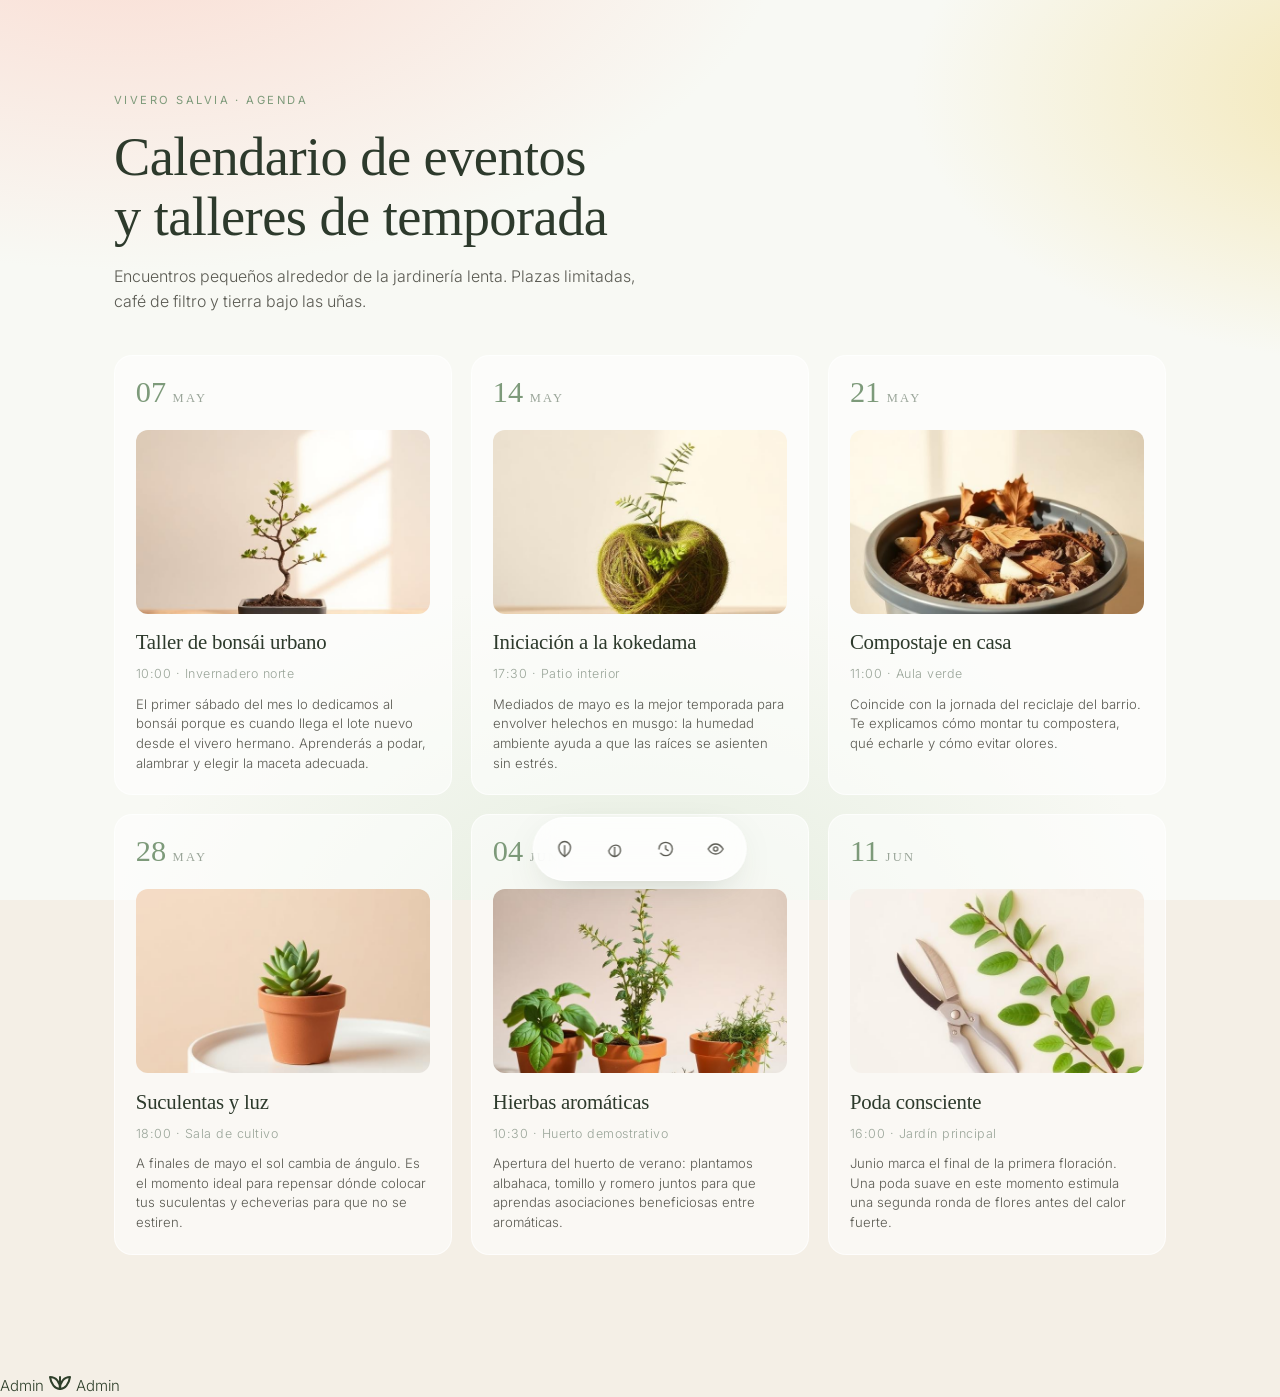
==== commit 3fcd9210: "elegi cambio" ====
--- a/calendario.html
+++ b/calendario.html
@@ -7,7 +7,7 @@
 <link rel="preconnect" href="https://fonts.googleapis.com">
 <link rel="preconnect" href="https://fonts.gstatic.com" crossorigin>
 <link href="https://fonts.googleapis.com/css2?family=Cormorant+Garamond:wght@400;500;600&family=Inter:wght@300;400;500&display=swap" rel="stylesheet">
-<link rel="stylesheet" href="style (1).css" />
+<link rel="stylesheet" href="styles.css" />
 </head>
 <body>
 <main class="wrap section">
@@ -100,5 +100,13 @@
   </a>
 </nav>
 <script src="app.js"></script>
+  <span>Admin</span>
+</a>
 </body>
+<a href="dashboard.html" class="floating-btn" aria-label="Ir al panel de administración">
+  <svg width="24" height="24" viewBox="0 0 24 24" fill="none" stroke="currentColor" stroke-width="2" stroke-linecap="round" stroke-linejoin="round">
+    <path d="M12 22c0-7 4-12 10-12-1 7-5 12-10 12Z"/><path d="M12 22C12 15 8 10 2 10c1 7 5 12 10 12Z"/><path d="M12 22V10"/>
+  </svg>
+  <span>Admin</span>
+</a>
 </html>
--- a/styles.css
+++ b/styles.css
@@ -0,0 +1,326 @@
+/* Vivero Salvia · estilos */
+*{box-sizing:border-box;margin:0;padding:0}
+html,body{background:#f4efe6;color:#3a3a32;font-family:'Inter',system-ui,sans-serif;font-weight:300;-webkit-font-smoothing:antialiased}
+a{color:inherit;text-decoration:none}
+img{max-width:100%;display:block}
+
+.wrap{max-width:1100px;margin:0 auto;padding:0 1.5rem}
+.section{padding:3rem 1.5rem 7rem}
+
+/* Hero */
+.hero{padding:2.5rem 0 2.5rem;text-align:left;max-width:760px}
+.eyebrow{display:inline-block;font-size:.7rem;letter-spacing:.22em;text-transform:uppercase;color:#7d9a7a;margin-bottom:1.2rem;font-weight:400}
+.hero h1{font-family:'Cormorant Garamond',serif;font-weight:500;font-size:clamp(2rem,4.5vw,3.4rem);line-height:1.1;letter-spacing:-.01em;color:#2d3a2c;margin-bottom:1rem}
+.hero .lead{font-size:1rem;line-height:1.6;color:#5a5a52;max-width:540px}
+
+/* Glass card */
+.glass{background:rgba(255,255,255,.55);backdrop-filter:blur(8px);-webkit-backdrop-filter:blur(8px);border:1px solid rgba(255,255,255,.7);border-radius:18px;box-shadow:0 6px 30px -18px rgba(60,70,50,.25)}
+
+/* Calendario */
+.cal-grid{display:grid;grid-template-columns:repeat(auto-fill,minmax(260px,1fr));gap:1.2rem}
+.event{background:rgba(255,255,255,.55);border:1px solid rgba(255,255,255,.7);border-radius:18px;padding:1.3rem;transition:transform .35s ease,box-shadow .35s ease}
+.event:hover{transform:translateY(-3px);box-shadow:0 12px 30px -18px rgba(60,70,50,.3)}
+.event .date{display:inline-flex;align-items:baseline;gap:.4rem;color:#7d9a7a;font-family:'Cormorant Garamond',serif;margin-bottom:.6rem}
+.event .date .d{font-size:1.9rem;font-weight:500;line-height:1}
+.event .date .m{font-size:.78rem;letter-spacing:.18em;text-transform:uppercase;color:#9aa599}
+.event h3{font-family:'Cormorant Garamond',serif;font-weight:500;font-size:1.3rem;color:#2d3a2c;margin:.2rem 0 .3rem}
+.event small{color:#9aa599;font-size:.78rem;letter-spacing:.04em}
+
+/* Galería */
+.gal{display:grid;grid-template-columns:repeat(auto-fill,minmax(240px,1fr));gap:1.2rem}
+.plant{background:rgba(255,255,255,.55);border:1px solid rgba(255,255,255,.7);border-radius:18px;overflow:hidden;display:flex;flex-direction:column;transition:transform .35s ease,box-shadow .35s ease}
+.plant:hover{transform:translateY(-3px);box-shadow:0 12px 30px -18px rgba(60,70,50,.3)}
+.plant .img{aspect-ratio:1/1;background:#eee6d6;display:flex;align-items:center;justify-content:center;border-radius:18px 18px 0 0}
+.plant.coral .img{background:#f3d9d2}
+.plant.crema .img{background:#f1e8c9}
+.plant .body{padding:1.1rem 1.2rem 1.3rem}
+.plant h3{font-family:'Cormorant Garamond',serif;font-weight:500;font-size:1.2rem;color:#2d3a2c;margin-bottom:.15rem}
+.plant .lat{display:block;font-style:italic;color:#9aa599;font-size:.78rem;margin-bottom:.5rem}
+.plant .meta{display:flex;justify-content:space-between;align-items:center;padding-top:.7rem;border-top:1px solid rgba(0,0,0,.06)}
+.plant .price{font-family:'Cormorant Garamond',serif;font-size:1.15rem;color:#7d9a7a}
+.plant .care{font-size:.7rem;letter-spacing:.14em;text-transform:uppercase;color:#9aa599}
+
+/* Historial */
+.log{padding:.4rem 0;display:flex;flex-direction:column}
+.log-item{display:grid;grid-template-columns:140px 1fr auto;gap:1rem;align-items:center;padding:1rem 1.4rem;border-bottom:1px solid rgba(0,0,0,.06)}
+.log-item:last-child{border-bottom:none}
+.log-item time{font-family:'Cormorant Garamond',serif;color:#7d9a7a;font-size:.95rem;letter-spacing:.02em}
+.log-item .desc{display:flex;flex-direction:column;gap:.2rem}
+.log-item .desc strong{font-weight:500;color:#2d3a2c;font-family:'Inter',sans-serif;font-size:.95rem}
+.log-item .desc span{color:#9aa599;font-size:.8rem}
+.tag{font-size:.68rem;letter-spacing:.18em;text-transform:uppercase;padding:.35rem .7rem;border-radius:999px;background:rgba(0,0,0,.06);color:#5a5a52}
+.tag.in{background:#e1ecdc;color:#4f6a4a}
+.tag.out{background:#f3d9d2;color:#a85e4d}
+
+@media (max-width:560px){
+  .log-item{grid-template-columns:1fr auto;gap:.4rem}
+  .log-item time{grid-column:1/-1;font-size:.82rem}
+}
+
+/* Navegación inferior */
+.nav{position:fixed;bottom:1.2rem;left:50%;transform:translateX(-50%);display:flex;gap:.4rem;background:rgba(255,255,255,.75);backdrop-filter:blur(12px);-webkit-backdrop-filter:blur(12px);border:1px solid rgba(255,255,255,.8);padding:.55rem;border-radius:999px;box-shadow:0 12px 40px -18px rgba(60,70,50,.35);z-index:50}
+.nav a{position:relative;width:44px;height:44px;display:flex;align-items:center;justify-content:center;border-radius:50%;color:#5a5a52;transition:background .25s ease,color .25s ease}
+.nav a:hover{background:#e1ecdc;color:#3d4a3a}
+.nav a svg{width:20px;height:20px}
+.nav .tip{position:absolute;bottom:calc(100% + 8px);left:50%;transform:translateX(-50%);background:#2d3a2c;color:#f4efe6;font-size:.68rem;letter-spacing:.12em;text-transform:uppercase;padding:.3rem .6rem;border-radius:6px;opacity:0;pointer-events:none;transition:opacity .2s ease;white-space:nowrap}
+.nav a:hover .tip{opacity:1}                          
+
+:root{ 
+  --sage-50:#f1f5ef;
+  --sage-100:#e3ecdd;
+  --sage-200:#c8d8bf;
+  --sage-300:#a9bf9d;
+  --sage-500:#7a9b6e;
+  --sage-700:#4f6b48;
+  --sage-900:#2e3f2a;
+  --cream:#fdfaf2;
+  --cream-2:#f7f1e1;
+  --yellow:#f3e6b3;
+  --coral:#f5b7a8;
+  --coral-soft:#fadcd2;
+  --bg:#f8f9f4;
+  --glass:rgba(255,255,255,0.55);
+  --glass-strong:rgba(255,255,255,0.75);
+  --border:rgba(122,155,110,0.18);
+  --shadow:0 8px 30px rgba(46,63,42,0.08);
+  --radius:18px;
+  --serif:'Cormorant Garamond', 'Playfair Display', Georgia, serif;
+  --sans:'Inter', system-ui, -apple-system, 'Segoe UI', sans-serif;
+}
+
+*{box-sizing:border-box;margin:0;padding:0}
+html,body{height:100%}
+body{
+  font-family:var(--sans);
+  color:var(--sage-900);
+  background:
+    radial-gradient(1100px 600px at 10% -10%, var(--coral-soft) 0%, transparent 60%),
+    radial-gradient(900px 500px at 110% 10%, var(--yellow) 0%, transparent 55%),
+    radial-gradient(900px 700px at 50% 110%, var(--sage-100) 0%, transparent 60%),
+    var(--bg);
+  background-attachment:fixed;
+  min-height:100vh;
+  padding-bottom:180px;
+  -webkit-font-smoothing:antialiased;
+  font-size:15px;
+  line-height:1.5;
+}
+
+h1,h2,h3,h4{font-family:var(--serif);font-weight:500;color:var(--sage-900);letter-spacing:-0.01em}
+h1{font-size:2.4rem;line-height:1.1}
+h2{font-size:1.6rem}
+h3{font-size:1.2rem;font-family:var(--sans);font-weight:600}
+
+.container{max-width:1180px;margin:0 auto;padding:32px 24px 24px}
+
+/* Header */
+.app-header{
+  display:flex;align-items:center;justify-content:space-between;
+  padding:18px 28px;
+  background:var(--glass);
+  backdrop-filter:blur(18px) saturate(140%);
+  -webkit-backdrop-filter:blur(18px) saturate(140%);
+  border:1px solid var(--border);
+  border-radius:var(--radius);
+  box-shadow:var(--shadow);
+  margin-bottom:28px;
+}
+.brand{display:flex;align-items:center;gap:12px}
+.brand-mark{
+  width:42px;height:42px;border-radius:14px;
+  background:linear-gradient(135deg,var(--sage-300),var(--sage-500));
+  display:grid;place-items:center;color:#fff;
+  box-shadow:inset 0 -6px 14px rgba(0,0,0,0.08);
+}
+.brand-name{font-family:var(--serif);font-size:1.35rem;line-height:1}
+.brand-sub{font-size:0.72rem;text-transform:uppercase;letter-spacing:0.18em;color:var(--sage-700);opacity:.8}
+.header-meta{display:flex;align-items:center;gap:14px;color:var(--sage-700);font-size:.85rem}
+.header-meta .dot{width:8px;height:8px;border-radius:50%;background:var(--sage-500);box-shadow:0 0 0 4px rgba(122,155,110,.18)}
+
+/* Page intro */
+.page-intro{margin-bottom:24px}
+.page-intro p{color:var(--sage-700);max-width:640px;margin-top:6px}
+
+/* Glass panels */
+.panel{
+  background:var(--glass-strong);
+  backdrop-filter:blur(16px) saturate(135%);
+  -webkit-backdrop-filter:blur(16px) saturate(135%);
+  border:1px solid var(--border);
+  border-radius:var(--radius);
+  box-shadow:var(--shadow);
+  padding:22px;
+}
+
+/* Dashboard */
+.metrics{display:grid;grid-template-columns:repeat(4,1fr);gap:18px;margin-bottom:22px}
+.metric{padding:20px;border-radius:var(--radius);background:var(--glass-strong);border:1px solid var(--border);backdrop-filter:blur(14px);box-shadow:var(--shadow);position:relative;overflow:hidden}
+.metric .label{font-size:.78rem;text-transform:uppercase;letter-spacing:.14em;color:var(--sage-700)}
+.metric .value{font-family:var(--serif);font-size:2rem;margin-top:6px}
+.metric .delta{font-size:.78rem;color:var(--sage-700);margin-top:4px}
+.metric .delta.up{color:#5b7a3f}
+.metric .delta.down{color:#b15f4f}
+.metric .ico{position:absolute;top:16px;right:16px;opacity:.55}
+
+.tag{
+  display:inline-flex;align-items:center;gap:6px;
+  padding:4px 10px;border-radius:999px;font-size:.72rem;
+  background:var(--sage-100);color:var(--sage-700);border:1px solid var(--border);
+}
+.tag.coral{background:var(--coral-soft);color:#9a4a3b}
+.tag.cream{background:var(--cream-2);color:#8a6a2e}
+
+.grid-2{display:grid;grid-template-columns:1.4fr 1fr;gap:18px}
+
+/* Bars / Chart */
+.bars{display:flex;align-items:flex-end;gap:14px;height:200px;padding:12px 4px 0}
+.bar{flex:1;background:linear-gradient(180deg,var(--sage-300),var(--sage-500));border-radius:10px 10px 4px 4px;position:relative;min-height:14px;transition:transform .3s}
+.bar:hover{transform:translateY(-3px)}
+.bar.coral{background:linear-gradient(180deg,var(--coral),#e89888)}
+.bar.cream{background:linear-gradient(180deg,var(--yellow),#e6cf7a)}
+.bar-labels{display:flex;gap:14px;margin-top:8px;color:var(--sage-700);font-size:.72rem}
+.bar-labels span{flex:1;text-align:center}
+
+/* Activity list */
+.activity{display:flex;flex-direction:column;gap:12px;margin-top:12px}
+.activity-item{display:flex;gap:12px;align-items:flex-start;padding:12px;border-radius:14px;background:rgba(255,255,255,.55);border:1px solid var(--border)}
+.activity-item .ai-icon{width:34px;height:34px;border-radius:10px;background:var(--sage-100);display:grid;place-items:center;flex-shrink:0;color:var(--sage-700)}
+.activity-item .ai-text{font-size:.88rem}
+.activity-item .ai-time{font-size:.72rem;color:var(--sage-700);opacity:.8}
+
+/* Table */
+.toolbar{display:flex;justify-content:space-between;align-items:center;gap:12px;margin-bottom:14px;flex-wrap:wrap}
+.search{
+  display:flex;align-items:center;gap:8px;
+  background:rgba(255,255,255,.7);border:1px solid var(--border);
+  padding:9px 14px;border-radius:12px;min-width:260px;
+}
+.search input{border:none;outline:none;background:transparent;font:inherit;color:var(--sage-900);width:100%}
+.btn{
+  display:inline-flex;align-items:center;gap:8px;
+  padding:10px 16px;border-radius:12px;border:1px solid var(--border);
+  background:var(--glass-strong);color:var(--sage-900);
+  cursor:pointer;font:inherit;font-weight:500;transition:all .2s;
+}
+.btn:hover{background:var(--sage-100)}
+.btn.primary{background:linear-gradient(135deg,var(--sage-500),var(--sage-700));color:#fff;border-color:transparent}
+.btn.primary:hover{filter:brightness(1.05)}
+.btn.ghost{background:transparent}
+
+table.stock{width:100%;border-collapse:separate;border-spacing:0}
+table.stock th,table.stock td{padding:14px 16px;text-align:left;font-size:.9rem}
+table.stock thead th{font-size:.72rem;letter-spacing:.14em;text-transform:uppercase;color:var(--sage-700);font-weight:500;border-bottom:1px solid var(--border)}
+table.stock tbody tr{transition:background .2s}
+table.stock tbody tr:hover{background:rgba(255,255,255,.6)}
+table.stock tbody td{border-bottom:1px solid rgba(122,155,110,.1)}
+.thumb{width:40px;height:40px;border-radius:12px;background:linear-gradient(135deg,var(--sage-100),var(--sage-300));display:inline-grid;place-items:center;color:var(--sage-700);margin-right:10px;vertical-align:middle}
+.row-name{display:flex;align-items:center}
+
+/* Profile */
+.profile-grid{display:grid;grid-template-columns:1fr 1.4fr;gap:22px}
+.plant-hero{
+  border-radius:var(--radius);
+  height:340px;
+  background:
+    radial-gradient(circle at 30% 30%, rgba(255,255,255,.6), transparent 60%),
+    linear-gradient(135deg,var(--sage-200),var(--sage-500));
+  display:grid;place-items:center;color:#fff;
+  box-shadow:var(--shadow);
+  position:relative;overflow:hidden;
+}
+.plant-hero::after{
+  content:"";position:absolute;inset:0;
+  background:radial-gradient(circle at 70% 80%, rgba(245,183,168,.35), transparent 55%);
+}
+.plant-hero svg{position:relative;z-index:1;filter:drop-shadow(0 8px 18px rgba(0,0,0,.15))}
+
+.detail-list{display:grid;grid-template-columns:1fr 1fr;gap:14px;margin-top:18px}
+.detail-list .field{padding:14px;border-radius:14px;background:rgba(255,255,255,.55);border:1px solid var(--border)}
+.detail-list .field .k{font-size:.72rem;text-transform:uppercase;letter-spacing:.14em;color:var(--sage-700)}
+.detail-list .field .v{font-family:var(--serif);font-size:1.2rem;margin-top:4px}
+
+.care-grid{display:grid;grid-template-columns:repeat(2,1fr);gap:14px;margin-top:14px}
+.care{padding:16px;border-radius:14px;background:rgba(255,255,255,.55);border:1px solid var(--border);display:flex;gap:12px;align-items:flex-start}
+.care .ic{width:38px;height:38px;border-radius:12px;background:var(--sage-100);display:grid;place-items:center;color:var(--sage-700);flex-shrink:0}
+.care h4{font-family:var(--sans);font-size:.78rem;text-transform:uppercase;letter-spacing:.14em;color:var(--sage-700);margin-bottom:4px;font-weight:600}
+.care p{font-size:.88rem;color:var(--sage-900)}
+
+/* Config */
+.settings{display:grid;grid-template-columns:240px 1fr;gap:22px}
+.settings-nav{display:flex;flex-direction:column;gap:6px}
+.settings-nav a{
+  padding:12px 14px;border-radius:12px;color:var(--sage-700);
+  text-decoration:none;font-size:.9rem;border:1px solid transparent;
+  display:flex;align-items:center;gap:10px;transition:all .2s;
+}
+.settings-nav a:hover{background:rgba(255,255,255,.5)}
+.settings-nav a.active{background:var(--glass-strong);border-color:var(--border);color:var(--sage-900);box-shadow:var(--shadow)}
+
+.setting-row{display:flex;justify-content:space-between;align-items:center;padding:18px 0;border-bottom:1px solid rgba(122,155,110,.12);gap:16px}
+.setting-row:last-child{border-bottom:none}
+.setting-row .info h4{font-size:.95rem;font-weight:600}
+.setting-row .info p{font-size:.82rem;color:var(--sage-700);margin-top:2px}
+
+/* Switch */
+.switch{position:relative;width:46px;height:26px;flex-shrink:0}
+.switch input{opacity:0;width:0;height:0}
+.slider{position:absolute;inset:0;background:var(--sage-100);border:1px solid var(--border);border-radius:999px;cursor:pointer;transition:.3s}
+.slider::before{content:"";position:absolute;height:18px;width:18px;left:3px;top:3px;background:#fff;border-radius:50%;transition:.3s;box-shadow:0 2px 4px rgba(0,0,0,.15)}
+.switch input:checked + .slider{background:linear-gradient(135deg,var(--sage-300),var(--sage-500))}
+.switch input:checked + .slider::before{transform:translateX(20px)}
+
+.input,select.input{
+  background:rgba(255,255,255,.7);border:1px solid var(--border);
+  border-radius:10px;padding:9px 12px;font:inherit;color:var(--sage-900);
+  outline:none;min-width:160px;
+}
+.input:focus{border-color:var(--sage-500)}
+
+/* Bottom Nav */
+.bottom-nav{
+  position:fixed;left:50%;bottom:6px;transform:translateX(-50%);
+  display:flex;gap:6px;
+  background:rgba(255,255,255,0.65);
+  backdrop-filter:blur(22px) saturate(160%);
+  -webkit-backdrop-filter:blur(22px) saturate(160%);
+  border:1px solid var(--border);
+  border-radius:24px;
+  padding:8px;
+  box-shadow:0 14px 40px rgba(46,63,42,0.18);
+  z-index:50;
+}
+.bottom-nav a{
+  display:flex;flex-direction:column;align-items:center;gap:2px;
+  padding:10px 18px;border-radius:18px;text-decoration:none;
+  color:var(--sage-700);font-size:.7rem;font-weight:500;letter-spacing:.04em;
+  transition:all .25s ease;min-width:74px;
+}
+.bottom-nav a svg{transition:transform .25s}
+.bottom-nav a:hover{color:var(--sage-900)}
+.bottom-nav a:hover svg{transform:translateY(-2px)}
+.bottom-nav a.active{
+  background:linear-gradient(135deg,var(--sage-300),var(--sage-500));
+  color:#fff;
+  box-shadow:inset 0 -4px 10px rgba(0,0,0,.08), 0 6px 16px rgba(122,155,110,.35);
+}
+
+/* Responsive */
+@media (max-width: 960px){
+  .metrics{grid-template-columns:repeat(2,1fr)}
+  .grid-2{grid-template-columns:1fr}
+  .profile-grid{grid-template-columns:1fr}
+  .settings{grid-template-columns:1fr}
+  .settings-nav{flex-direction:row;overflow-x:auto;padding-bottom:6px}
+  .settings-nav a{flex-shrink:0}
+  h1{font-size:2rem}
+}
+@media (max-width: 560px){
+  .metrics{grid-template-columns:1fr 1fr}
+  .care-grid,.detail-list{grid-template-columns:1fr}
+  .container{padding:20px 16px}
+  .app-header{padding:14px 18px;flex-direction:column;gap:12px;align-items:flex-start}
+  .bottom-nav a{padding:8px 12px;min-width:60px;font-size:.65rem}
+  table.stock{font-size:.82rem}
+  table.stock th,table.stock td{padding:10px 8px}
+}
+
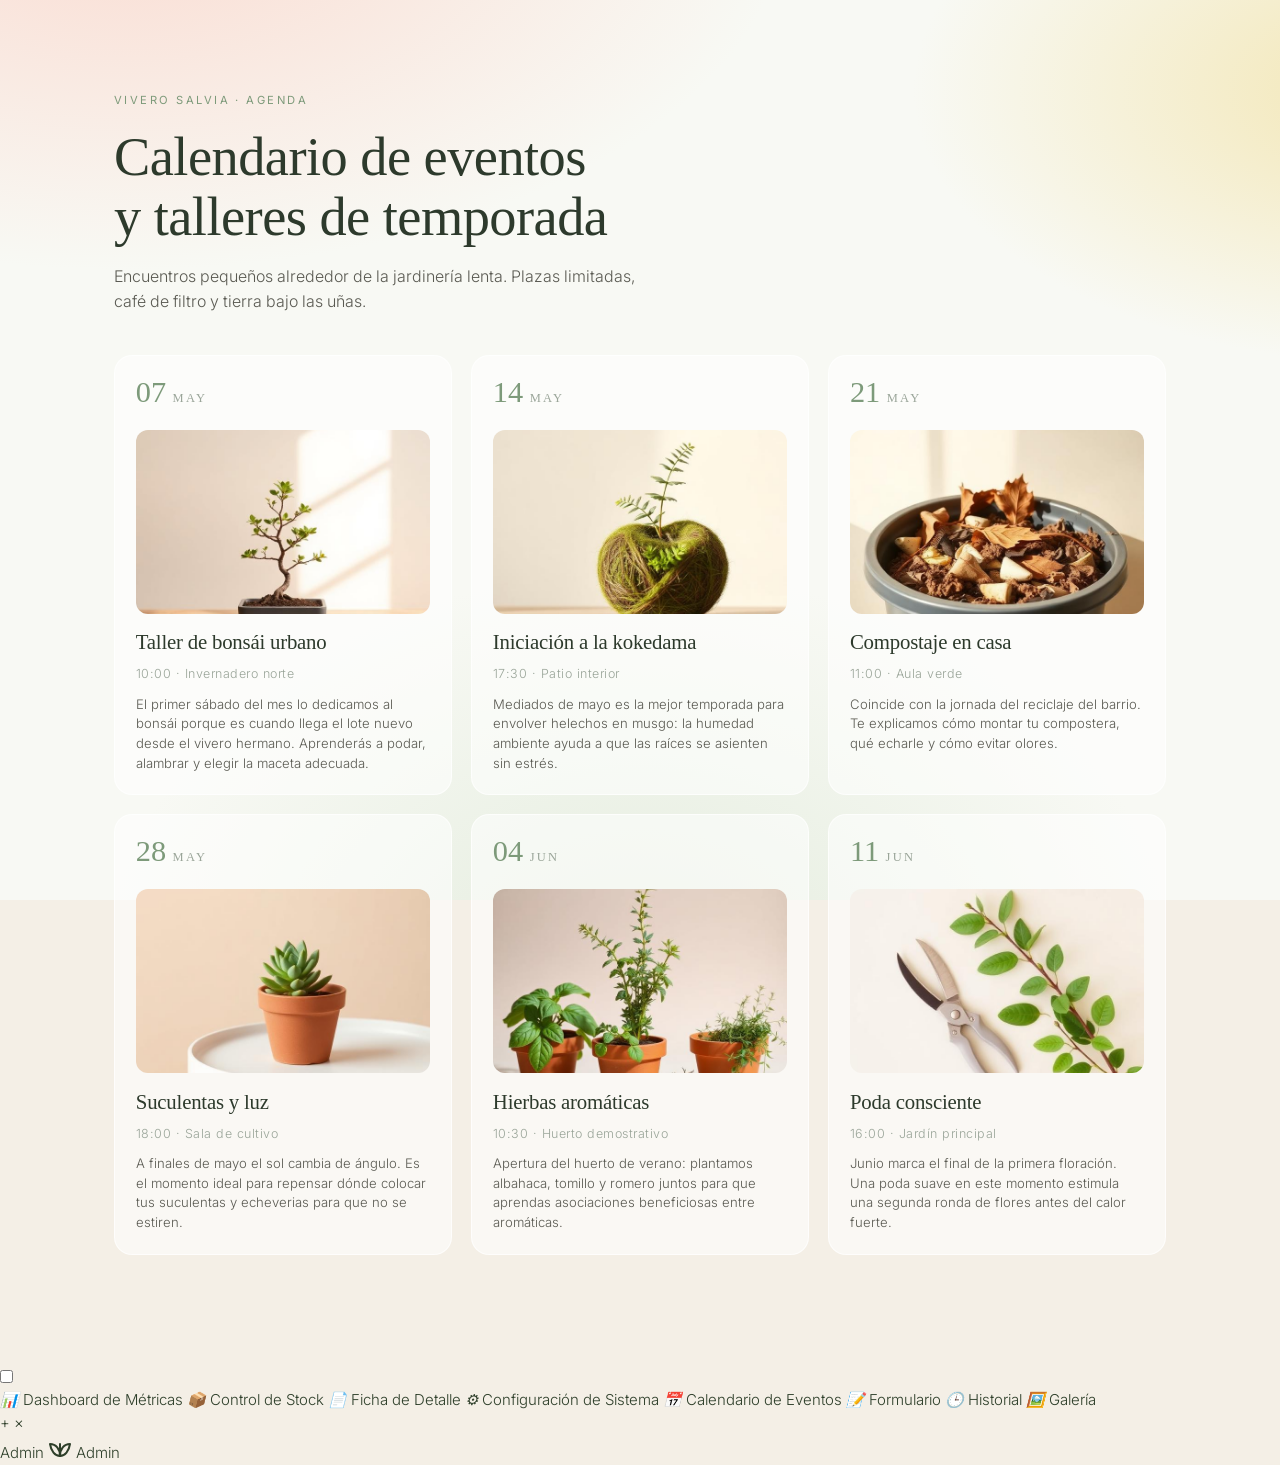
==== commit 1811ac9e: "botones nuevos" ====
--- a/calendario.html
+++ b/calendario.html
@@ -81,24 +81,27 @@
 </main>
 
 <!--#NAV-->
-<nav class="nav" aria-label="Navegación principal">
-  <a href="calendario.html" aria-label="Calendario">
-    <span class="tip">Calendario</span>
-    <svg viewBox="0 0 24 24" fill="none" stroke="currentColor" stroke-width="1.6" stroke-linecap="round" stroke-linejoin="round"><path d="M12 21c-5-3-7-7-7-11a7 7 0 0114 0c0 4-2 8-7 11z"/><path d="M12 21V8"/></svg>
-  </a>
-  <a href="reservas.html" aria-label="Reservas">
-    <span class="tip">Reservas</span>
-    <svg viewBox="0 0 24 24" fill="none" stroke="currentColor" stroke-width="1.6" stroke-linecap="round" stroke-linejoin="round"><path d="M5 14c4-9 14-9 14 0 0 4-4 7-7 7s-7-3-7-7z"/><path d="M12 21V10"/></svg>
-  </a>
-  <a href="historial.html" aria-label="Historial">
-    <span class="tip">Historial</span>
-    <svg viewBox="0 0 24 24" fill="none" stroke="currentColor" stroke-width="1.6" stroke-linecap="round" stroke-linejoin="round"><path d="M4 12c0-5 4-8 8-8s8 3 8 8-4 8-8 8c-3 0-5-2-6-3"/><path d="M12 8v4l3 2"/></svg>
-  </a>
-  <a href="galeria.html" aria-label="Galería">
-    <span class="tip">Galería</span>
-    <svg viewBox="0 0 24 24" fill="none" stroke="currentColor" stroke-width="1.6" stroke-linecap="round" stroke-linejoin="round"><path d="M3 12c5-8 13-8 18 0-5 8-13 8-18 0z"/><circle cx="12" cy="12" r="2.5"/></svg>
-  </a>
-</nav>
+<div class="admin-menu-wrapper">
+  <input type="checkbox" id="menu-toggle" class="menu-checkbox">
+  
+  <!-- Lista de opciones (en orden del primero al último) -->
+  <div class="admin-options">
+    <a href="dashboard.html" class="option-item"><i>📊</i> Dashboard de Métricas</a>
+    <a href="stock.html" class="option-item"><i>📦</i> Control de Stock</a>
+    <a href="detalle.html" class="option-item"><i>📄</i> Ficha de Detalle</a>
+    <a href="config.html" class="option-item"><i>⚙️</i> Configuración de Sistema</a>
+    <a href="calendario.html" class="option-item"><i>📅</i> Calendario de Eventos</a>
+    <a href="formulario.html" class="option-item"><i>📝</i> Formulario</a>
+    <a href="historial.html" class="option-item"><i>🕒</i> Historial</a>
+    <a href="galeria.html" class="option-item"><i>🖼️</i> Galería</a>
+  </div>
+
+  <!-- Botón principal que abre el menú -->
+  <label for="menu-toggle" class="main-fob">
+    <span class="icon-open">+</span>
+    <span class="icon-close">×</span>
+  </label>
+</div>
 <script src="app.js"></script>
   <span>Admin</span>
 </a>
